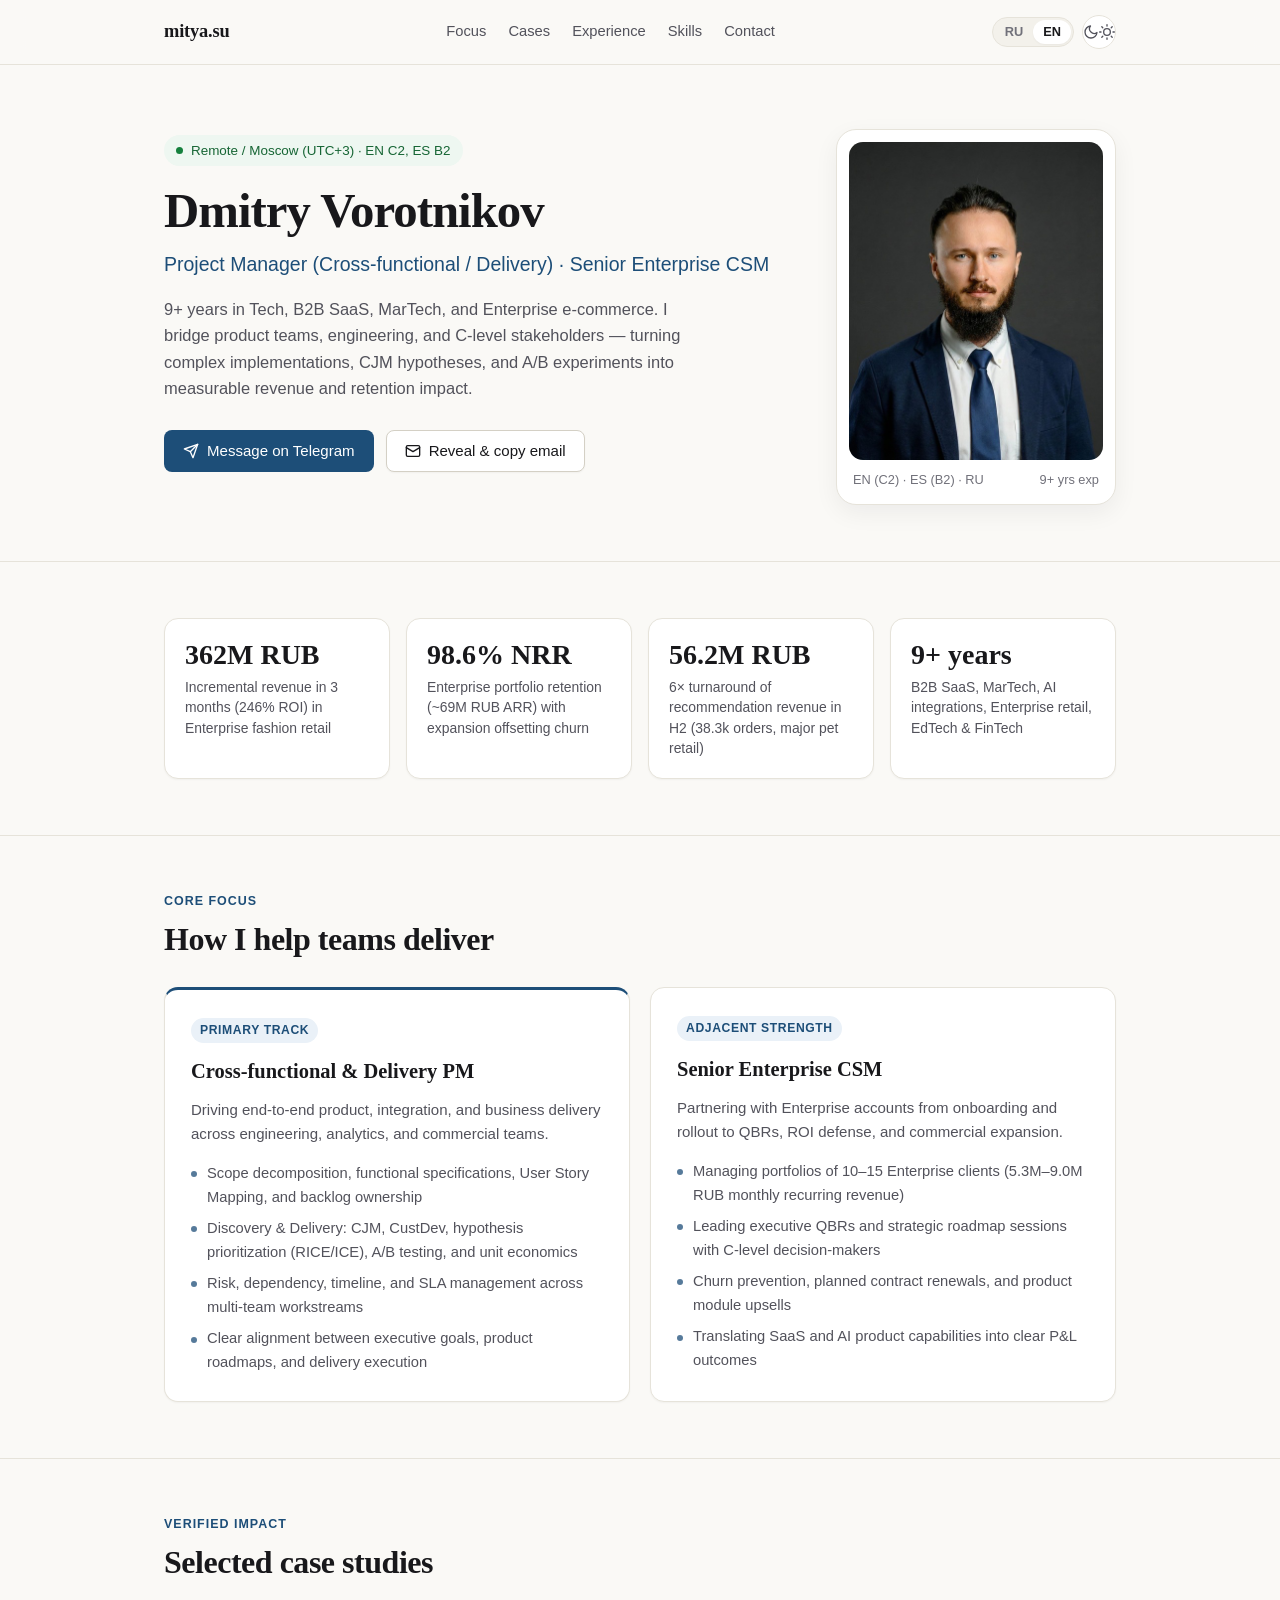
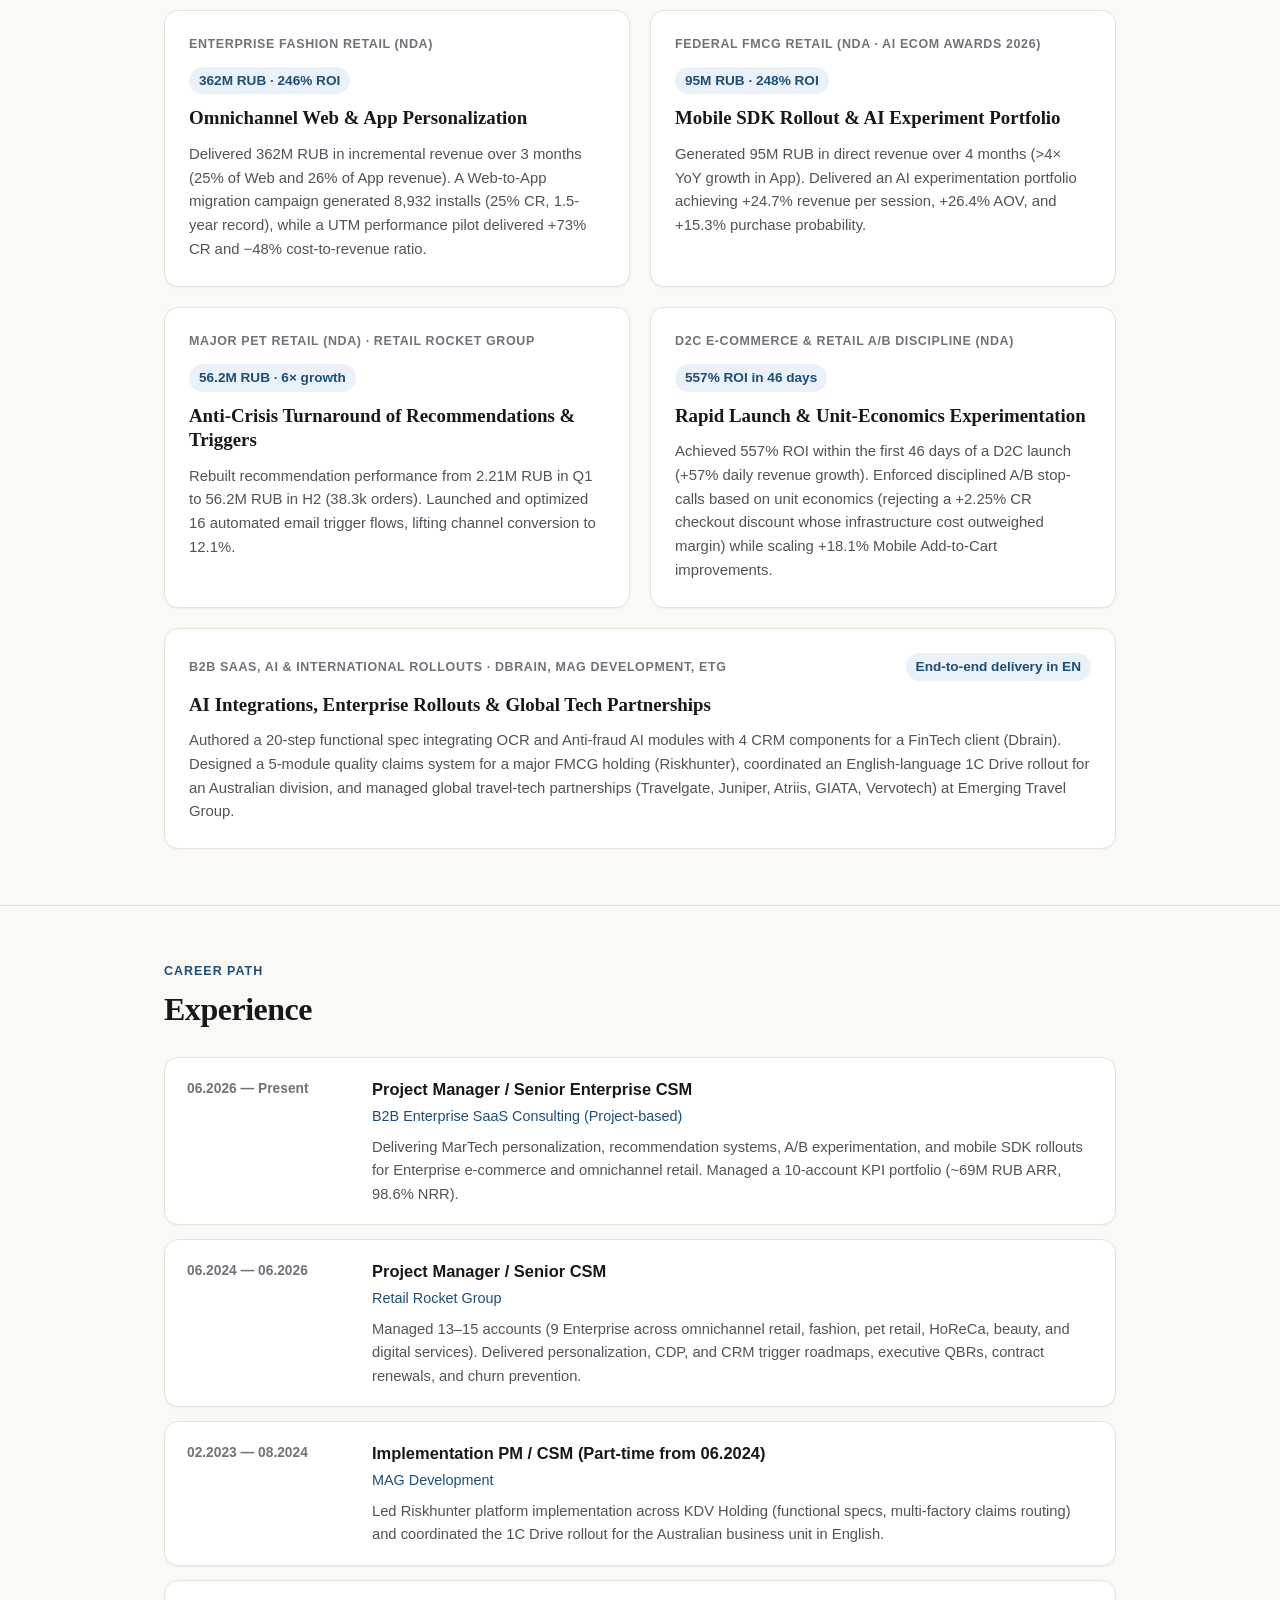
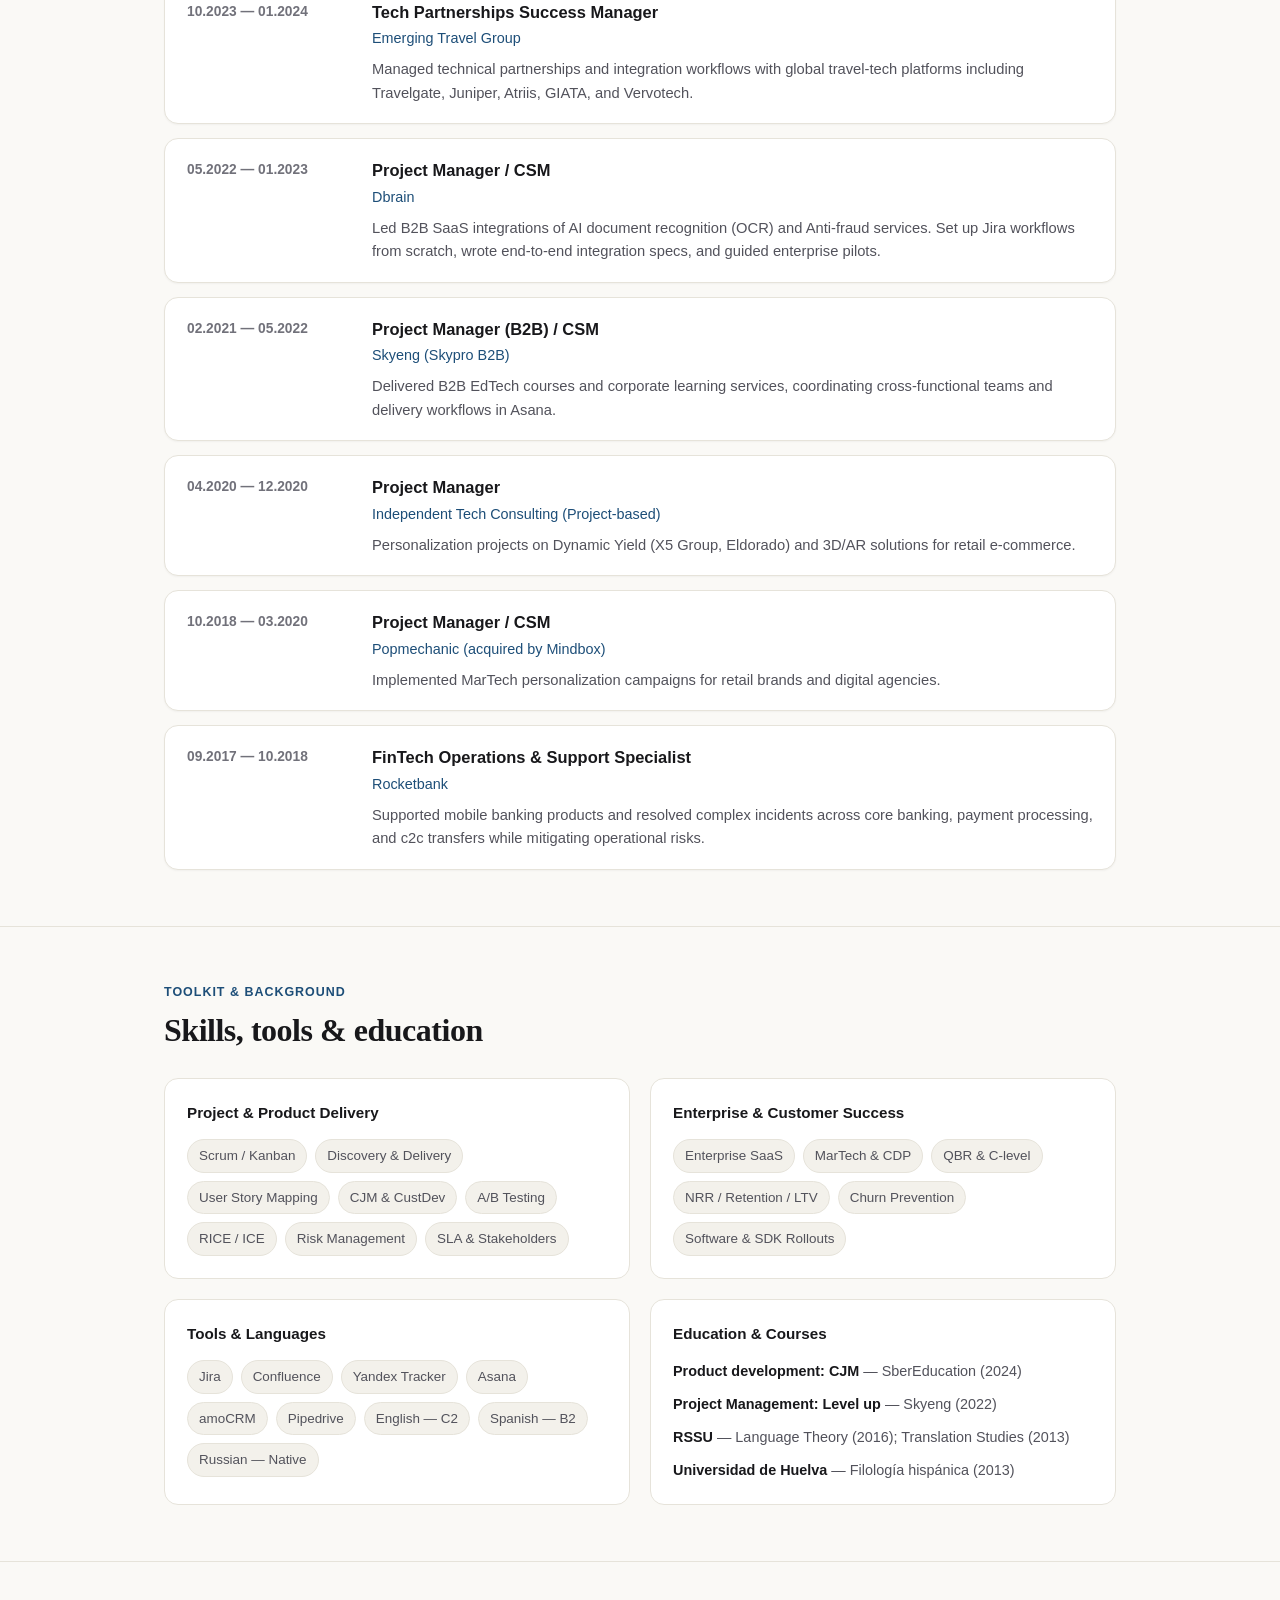
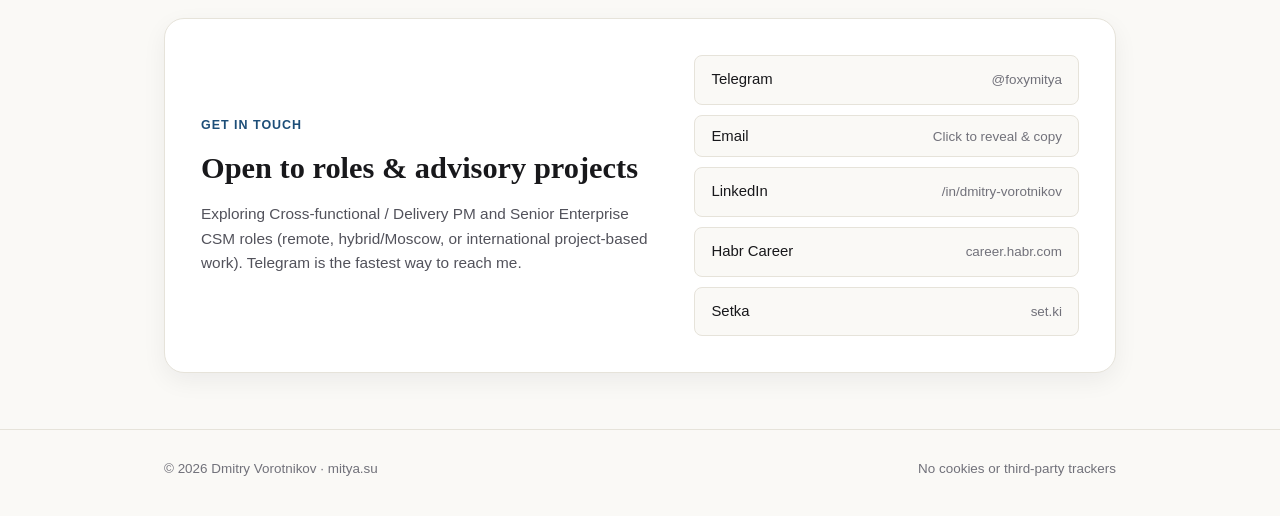
==== en/index.html @ de7e93db "Anonymize client brands for strict NDA compliance" ====
<!DOCTYPE html>
<html lang="en">
<head>
  <meta charset="utf-8">
  <meta name="viewport" content="width=device-width, initial-scale=1">
  <title>Dmitry Vorotnikov — Project Manager (Cross-functional / Delivery) &amp; Senior Enterprise CSM</title>
  <meta name="description" content="Dmitry Vorotnikov — Cross-functional / Delivery Project Manager and Senior Enterprise Customer Success Manager. 9+ years in Tech, B2B SaaS, MarTech, AI and Enterprise e-commerce. Remote / Moscow (UTC+3).">
  <meta name="author" content="Dmitry Vorotnikov">
  <meta name="robots" content="index, follow">
  <meta name="referrer" content="strict-origin-when-cross-origin">
  <meta http-equiv="Content-Security-Policy" content="default-src 'self'; script-src 'self'; style-src 'self'; img-src 'self' data:; base-uri 'self'; form-action 'none';">

  <link rel="canonical" href="https://mitya.su/en/">
  <link rel="alternate" hreflang="ru" href="https://mitya.su/">
  <link rel="alternate" hreflang="en" href="https://mitya.su/en/">
  <link rel="alternate" hreflang="x-default" href="https://mitya.su/">
  <link rel="icon" href="../assets/favicon.svg" type="image/svg+xml">
  <link rel="stylesheet" href="../assets/styles.css">

  <meta property="og:type" content="profile">
  <meta property="og:site_name" content="mitya.su">
  <meta property="og:locale" content="en_US">
  <meta property="og:locale:alternate" content="ru_RU">
  <meta property="og:url" content="https://mitya.su/en/">
  <meta property="og:title" content="Dmitry Vorotnikov — Project Manager &amp; Senior Enterprise CSM">
  <meta property="og:description" content="9+ years in Tech, B2B SaaS, MarTech and Enterprise e-commerce. Cross-functional delivery, A/B experimentation, AI integrations and Enterprise NRR growth.">
  <meta property="og:image" content="https://mitya.su/assets/avatar.jpg">

  <meta name="twitter:card" content="summary">
  <meta name="twitter:title" content="Dmitry Vorotnikov — Project Manager &amp; Senior Enterprise CSM">
  <meta name="twitter:description" content="9+ years in Tech, B2B SaaS, MarTech &amp; Enterprise e-commerce. Remote / UTC+3.">

  <script type="application/ld+json">
  {
    "@context": "https://schema.org",
    "@type": "Person",
    "name": "Dmitry Vorotnikov",
    "alternateName": "Дмитрий Воротников",
    "url": "https://mitya.su/en/",
    "jobTitle": "Project Manager & Senior Enterprise Customer Success Manager",
    "description": "Cross-functional & Delivery Project Manager and Senior Enterprise CSM with 9+ years in Tech, B2B SaaS, MarTech, AI and Enterprise e-commerce.",
    "address": {
      "@type": "PostalAddress",
      "addressLocality": "Moscow",
      "addressCountry": "RU"
    },
    "knowsLanguage": ["en", "ru", "es"],
    "sameAs": [
      "https://www.linkedin.com/in/dmitry-vorotnikov",
      "https://career.habr.com/dmitry-vorotnikov",
      "https://set.ki/account/7N4zu4k",
      "https://t.me/foxymitya"
    ]
  }
  </script>
  <script src="../assets/app.js" defer></script>
</head>
<body>
  <a class="skip-link" href="#main">Skip to content</a>

  <header class="site-header">
    <div class="container header-inner">
      <a class="brand" href="/en/">mitya.su</a>

      <nav class="site-nav" aria-label="Main navigation">
        <a href="#focus">Focus</a>
        <a href="#cases">Cases</a>
        <a href="#experience">Experience</a>
        <a href="#skills">Skills</a>
        <a href="#contact">Contact</a>
      </nav>

      <div class="header-controls">
        <div class="lang-switch" aria-label="Language switcher">
          <a href="/" hreflang="ru" lang="ru">RU</a>
          <span class="lang-active" aria-current="page">EN</span>
        </div>
        <button class="theme-toggle" type="button" data-theme-toggle aria-label="Toggle color theme" title="Light / Dark theme">
          <svg class="icon-moon" viewBox="0 0 24 24" fill="none" stroke="currentColor" stroke-width="2" stroke-linecap="round" stroke-linejoin="round" aria-hidden="true">
            <path d="M21 12.79A9 9 0 1 1 11.21 3 7 7 0 0 0 21 12.79z"/>
          </svg>
          <svg class="icon-sun" viewBox="0 0 24 24" fill="none" stroke="currentColor" stroke-width="2" stroke-linecap="round" stroke-linejoin="round" aria-hidden="true">
            <circle cx="12" cy="12" r="5"/>
            <line x1="12" y1="1" x2="12" y2="3"/>
            <line x1="12" y1="21" x2="12" y2="23"/>
            <line x1="4.22" y1="4.22" x2="5.64" y2="5.64"/>
            <line x1="18.36" y1="18.36" x2="19.78" y2="19.78"/>
            <line x1="1" y1="12" x2="3" y2="12"/>
            <line x1="21" y1="12" x2="23" y2="12"/>
            <line x1="4.22" y1="19.78" x2="5.64" y2="18.36"/>
            <line x1="18.36" y1="5.64" x2="19.78" y2="4.22"/>
          </svg>
        </button>
      </div>
    </div>
  </header>

  <main id="main">
    <!-- Hero -->
    <section class="hero">
      <div class="container hero-grid">
        <div>
          <div class="availability-pill">
            <span class="availability-dot" aria-hidden="true"></span>
            Remote / Moscow (UTC+3) · EN C2, ES B2
          </div>
          <h1>Dmitry Vorotnikov</h1>
          <p class="hero-role">Project Manager (Cross-functional / Delivery) · Senior Enterprise CSM</p>
          <p class="hero-lead">
            9+ years in Tech, B2B SaaS, MarTech, and Enterprise e-commerce. I bridge product teams, engineering, and C-level stakeholders — turning complex implementations, CJM hypotheses, and A/B experiments into measurable revenue and retention impact.
          </p>

          <div class="hero-actions">
            <a class="btn btn-primary" href="https://t.me/foxymitya" target="_blank" rel="noopener noreferrer">
              <svg viewBox="0 0 24 24" fill="none" stroke="currentColor" stroke-width="2" stroke-linecap="round" stroke-linejoin="round" aria-hidden="true">
                <line x1="22" y1="2" x2="11" y2="13"/>
                <polygon points="22 2 15 22 11 13 2 9 22 2"/>
              </svg>
              Message on Telegram
            </a>
            <button class="btn btn-secondary" type="button" data-email-trigger data-u="olleh" data-d="aytimyxof" data-t="ru">
              <svg viewBox="0 0 24 24" fill="none" stroke="currentColor" stroke-width="2" stroke-linecap="round" stroke-linejoin="round" aria-hidden="true">
                <rect x="2" y="4" width="20" height="16" rx="2"/>
                <path d="m22 7-10 6L2 7"/>
              </svg>
              <span data-email-label>Reveal &amp; copy email</span>
            </button>
          </div>
          <div class="email-feedback" data-email-feedback aria-live="polite"></div>
        </div>

        <aside class="portrait-card" aria-label="Portrait">
          <div class="portrait-frame" data-portrait-frame>
            <img class="portrait-img" data-portrait-img src="../assets/avatar.jpg" alt="Dmitry Vorotnikov" width="512" height="640" loading="eager">
            <div class="portrait-fallback" aria-hidden="true">
              <span class="monogram">DV</span>
              <span class="monogram-sub">PM · Enterprise CS</span>
            </div>
          </div>
          <div class="portrait-meta">
            <span>EN (C2) · ES (B2) · RU</span>
            <span>9+ yrs exp</span>
          </div>
        </aside>
      </div>
    </section>

    <!-- Key Metrics -->
    <section aria-label="Key highlights">
      <div class="container">
        <div class="metrics-grid">
          <div class="metric-card">
            <div class="metric-value">362M RUB</div>
            <p class="metric-label">Incremental revenue in 3 months (246% ROI) in Enterprise fashion retail</p>
          </div>
          <div class="metric-card">
            <div class="metric-value">98.6% NRR</div>
            <p class="metric-label">Enterprise portfolio retention (~69M RUB ARR) with expansion offsetting churn</p>
          </div>
          <div class="metric-card">
            <div class="metric-value">56.2M RUB</div>
            <p class="metric-label">6× turnaround of recommendation revenue in H2 (38.3k orders, major pet retail)</p>
          </div>
          <div class="metric-card">
            <div class="metric-value">9+ years</div>
            <p class="metric-label">B2B SaaS, MarTech, AI integrations, Enterprise retail, EdTech &amp; FinTech</p>
          </div>
        </div>
      </div>
    </section>

    <!-- Focus -->
    <section id="focus">
      <div class="container">
        <span class="section-kicker">Core Focus</span>
        <h2 class="section-title">How I help teams deliver</h2>

        <div class="pillars-grid">
          <article class="pillar-card is-primary">
            <span class="pillar-tag">Primary Track</span>
            <h3>Cross-functional &amp; Delivery PM</h3>
            <p>Driving end-to-end product, integration, and business delivery across engineering, analytics, and commercial teams.</p>
            <ul class="pillar-list">
              <li>Scope decomposition, functional specifications, User Story Mapping, and backlog ownership</li>
              <li>Discovery &amp; Delivery: CJM, CustDev, hypothesis prioritization (RICE/ICE), A/B testing, and unit economics</li>
              <li>Risk, dependency, timeline, and SLA management across multi-team workstreams</li>
              <li>Clear alignment between executive goals, product roadmaps, and delivery execution</li>
            </ul>
          </article>

          <article class="pillar-card">
            <span class="pillar-tag">Adjacent Strength</span>
            <h3>Senior Enterprise CSM</h3>
            <p>Partnering with Enterprise accounts from onboarding and rollout to QBRs, ROI defense, and commercial expansion.</p>
            <ul class="pillar-list">
              <li>Managing portfolios of 10–15 Enterprise clients (5.3M–9.0M RUB monthly recurring revenue)</li>
              <li>Leading executive QBRs and strategic roadmap sessions with C-level decision-makers</li>
              <li>Churn prevention, planned contract renewals, and product module upsells</li>
              <li>Translating SaaS and AI product capabilities into clear P&amp;L outcomes</li>
            </ul>
          </article>
        </div>
      </div>
    </section>

    <!-- Cases -->
    <section id="cases">
      <div class="container">
        <span class="section-kicker">Verified Impact</span>
        <h2 class="section-title">Selected case studies</h2>

        <div class="cases-grid">
          <article class="case-card">
            <div class="case-header">
              <span class="case-domain">Enterprise Fashion Retail (NDA)</span>
              <span class="case-highlight">362M RUB · 246% ROI</span>
            </div>
            <h3>Omnichannel Web &amp; App Personalization</h3>
            <p>Delivered 362M RUB in incremental revenue over 3 months (25% of Web and 26% of App revenue). A Web-to-App migration campaign generated 8,932 installs (25% CR, 1.5-year record), while a UTM performance pilot delivered +73% CR and −48% cost-to-revenue ratio.</p>
          </article>

          <article class="case-card">
            <div class="case-header">
              <span class="case-domain">Federal FMCG Retail (NDA · AI Ecom Awards 2026)</span>
              <span class="case-highlight">95M RUB · 248% ROI</span>
            </div>
            <h3>Mobile SDK Rollout &amp; AI Experiment Portfolio</h3>
            <p>Generated 95M RUB in direct revenue over 4 months (&gt;4× YoY growth in App). Delivered an AI experimentation portfolio achieving +24.7% revenue per session, +26.4% AOV, and +15.3% purchase probability.</p>
          </article>

          <article class="case-card">
            <div class="case-header">
              <span class="case-domain">Major Pet Retail (NDA) · Retail Rocket Group</span>
              <span class="case-highlight">56.2M RUB · 6× growth</span>
            </div>
            <h3>Anti-Crisis Turnaround of Recommendations &amp; Triggers</h3>
            <p>Rebuilt recommendation performance from 2.21M RUB in Q1 to 56.2M RUB in H2 (38.3k orders). Launched and optimized 16 automated email trigger flows, lifting channel conversion to 12.1%.</p>
          </article>

          <article class="case-card">
            <div class="case-header">
              <span class="case-domain">D2C E-commerce &amp; Retail A/B Discipline (NDA)</span>
              <span class="case-highlight">557% ROI in 46 days</span>
            </div>
            <h3>Rapid Launch &amp; Unit-Economics Experimentation</h3>
            <p>Achieved 557% ROI within the first 46 days of a D2C launch (+57% daily revenue growth). Enforced disciplined A/B stop-calls based on unit economics (rejecting a +2.25% CR checkout discount whose infrastructure cost outweighed margin) while scaling +18.1% Mobile Add-to-Cart improvements.</p>
          </article>

          <article class="case-card is-wide">
            <div class="case-header">
              <span class="case-domain">B2B SaaS, AI &amp; International Rollouts · Dbrain, MAG Development, ETG</span>
              <span class="case-highlight">End-to-end delivery in EN</span>
            </div>
            <h3>AI Integrations, Enterprise Rollouts &amp; Global Tech Partnerships</h3>
            <p>Authored a 20-step functional spec integrating OCR and Anti-fraud AI modules with 4 CRM components for a FinTech client (Dbrain). Designed a 5-module quality claims system for a major FMCG holding (Riskhunter), coordinated an English-language 1C Drive rollout for an Australian division, and managed global travel-tech partnerships (Travelgate, Juniper, Atriis, GIATA, Vervotech) at Emerging Travel Group.</p>
          </article>
        </div>
      </div>
    </section>

    <!-- Experience -->
    <section id="experience">
      <div class="container">
        <span class="section-kicker">Career Path</span>
        <h2 class="section-title">Experience</h2>

        <div class="timeline">
          <article class="timeline-item">
            <div class="timeline-period">06.2026 — Present</div>
            <div class="timeline-body">
              <h3>Project Manager / Senior Enterprise CSM</h3>
              <p class="timeline-company">B2B Enterprise SaaS Consulting (Project-based)</p>
              <p class="timeline-desc">Delivering MarTech personalization, recommendation systems, A/B experimentation, and mobile SDK rollouts for Enterprise e-commerce and omnichannel retail. Managed a 10-account KPI portfolio (~69M RUB ARR, 98.6% NRR).</p>
            </div>
          </article>

          <article class="timeline-item">
            <div class="timeline-period">06.2024 — 06.2026</div>
            <div class="timeline-body">
              <h3>Project Manager / Senior CSM</h3>
              <p class="timeline-company">Retail Rocket Group</p>
              <p class="timeline-desc">Managed 13–15 accounts (9 Enterprise across omnichannel retail, fashion, pet retail, HoReCa, beauty, and digital services). Delivered personalization, CDP, and CRM trigger roadmaps, executive QBRs, contract renewals, and churn prevention.</p>
            </div>
          </article>

          <article class="timeline-item">
            <div class="timeline-period">02.2023 — 08.2024</div>
            <div class="timeline-body">
              <h3>Implementation PM / CSM (Part-time from 06.2024)</h3>
              <p class="timeline-company">MAG Development</p>
              <p class="timeline-desc">Led Riskhunter platform implementation across KDV Holding (functional specs, multi-factory claims routing) and coordinated the 1C Drive rollout for the Australian business unit in English.</p>
            </div>
          </article>

          <article class="timeline-item">
            <div class="timeline-period">10.2023 — 01.2024</div>
            <div class="timeline-body">
              <h3>Tech Partnerships Success Manager</h3>
              <p class="timeline-company">Emerging Travel Group</p>
              <p class="timeline-desc">Managed technical partnerships and integration workflows with global travel-tech platforms including Travelgate, Juniper, Atriis, GIATA, and Vervotech.</p>
            </div>
          </article>

          <article class="timeline-item">
            <div class="timeline-period">05.2022 — 01.2023</div>
            <div class="timeline-body">
              <h3>Project Manager / CSM</h3>
              <p class="timeline-company">Dbrain</p>
              <p class="timeline-desc">Led B2B SaaS integrations of AI document recognition (OCR) and Anti-fraud services. Set up Jira workflows from scratch, wrote end-to-end integration specs, and guided enterprise pilots.</p>
            </div>
          </article>

          <article class="timeline-item">
            <div class="timeline-period">02.2021 — 05.2022</div>
            <div class="timeline-body">
              <h3>Project Manager (B2B) / CSM</h3>
              <p class="timeline-company">Skyeng (Skypro B2B)</p>
              <p class="timeline-desc">Delivered B2B EdTech courses and corporate learning services, coordinating cross-functional teams and delivery workflows in Asana.</p>
            </div>
          </article>

          <article class="timeline-item">
            <div class="timeline-period">04.2020 — 12.2020</div>
            <div class="timeline-body">
              <h3>Project Manager</h3>
              <p class="timeline-company">Independent Tech Consulting (Project-based)</p>
              <p class="timeline-desc">Personalization projects on Dynamic Yield (X5 Group, Eldorado) and 3D/AR solutions for retail e-commerce.</p>
            </div>
          </article>

          <article class="timeline-item">
            <div class="timeline-period">10.2018 — 03.2020</div>
            <div class="timeline-body">
              <h3>Project Manager / CSM</h3>
              <p class="timeline-company">Popmechanic (acquired by Mindbox)</p>
              <p class="timeline-desc">Implemented MarTech personalization campaigns for retail brands and digital agencies.</p>
            </div>
          </article>

          <article class="timeline-item">
            <div class="timeline-period">09.2017 — 10.2018</div>
            <div class="timeline-body">
              <h3>FinTech Operations &amp; Support Specialist</h3>
              <p class="timeline-company">Rocketbank</p>
              <p class="timeline-desc">Supported mobile banking products and resolved complex incidents across core banking, payment processing, and c2c transfers while mitigating operational risks.</p>
            </div>
          </article>
        </div>
      </div>
    </section>

    <!-- Skills & Education -->
    <section id="skills">
      <div class="container">
        <span class="section-kicker">Toolkit &amp; Background</span>
        <h2 class="section-title">Skills, tools &amp; education</h2>

        <div class="skills-layout">
          <div class="skill-group">
            <h3>Project &amp; Product Delivery</h3>
            <div class="chips">
              <span class="chip">Scrum / Kanban</span>
              <span class="chip">Discovery &amp; Delivery</span>
              <span class="chip">User Story Mapping</span>
              <span class="chip">CJM &amp; CustDev</span>
              <span class="chip">A/B Testing</span>
              <span class="chip">RICE / ICE</span>
              <span class="chip">Risk Management</span>
              <span class="chip">SLA &amp; Stakeholders</span>
            </div>
          </div>

          <div class="skill-group">
            <h3>Enterprise &amp; Customer Success</h3>
            <div class="chips">
              <span class="chip">Enterprise SaaS</span>
              <span class="chip">MarTech &amp; CDP</span>
              <span class="chip">QBR &amp; C-level</span>
              <span class="chip">NRR / Retention / LTV</span>
              <span class="chip">Churn Prevention</span>
              <span class="chip">Software &amp; SDK Rollouts</span>
            </div>
          </div>

          <div class="skill-group">
            <h3>Tools &amp; Languages</h3>
            <div class="chips">
              <span class="chip">Jira</span>
              <span class="chip">Confluence</span>
              <span class="chip">Yandex Tracker</span>
              <span class="chip">Asana</span>
              <span class="chip">amoCRM</span>
              <span class="chip">Pipedrive</span>
              <span class="chip">English — C2</span>
              <span class="chip">Spanish — B2</span>
              <span class="chip">Russian — Native</span>
            </div>
          </div>

          <div class="skill-group">
            <h3>Education &amp; Courses</h3>
            <ul class="edu-list">
              <li><strong>Product development: CJM</strong> — SberEducation (2024)</li>
              <li><strong>Project Management: Level up</strong> — Skyeng (2022)</li>
              <li><strong>RSSU</strong> — Language Theory (2016); Translation Studies (2013)</li>
              <li><strong>Universidad de Huelva</strong> — Filología hispánica (2013)</li>
            </ul>
          </div>
        </div>
      </div>
    </section>

    <!-- Contact -->
    <section id="contact">
      <div class="container">
        <div class="contact-box">
          <div>
            <span class="section-kicker">Get in Touch</span>
            <h2>Open to roles &amp; advisory projects</h2>
            <p>Exploring Cross-functional / Delivery PM and Senior Enterprise CSM roles (remote, hybrid/Moscow, or international project-based work). Telegram is the fastest way to reach me.</p>
          </div>

          <div class="contact-links">
            <a class="contact-row" href="https://t.me/foxymitya" target="_blank" rel="noopener noreferrer">
              <span>Telegram</span>
              <span>@foxymitya</span>
            </a>
            <button class="contact-row" type="button" data-email-trigger data-u="olleh" data-d="aytimyxof" data-t="ru">
              <span>Email</span>
              <span data-email-label>Click to reveal &amp; copy</span>
            </button>
            <a class="contact-row" href="https://www.linkedin.com/in/dmitry-vorotnikov" target="_blank" rel="noopener noreferrer">
              <span>LinkedIn</span>
              <span>/in/dmitry-vorotnikov</span>
            </a>
            <a class="contact-row" href="https://career.habr.com/dmitry-vorotnikov" target="_blank" rel="noopener noreferrer">
              <span>Habr Career</span>
              <span>career.habr.com</span>
            </a>
            <a class="contact-row" href="https://set.ki/account/7N4zu4k" target="_blank" rel="noopener noreferrer">
              <span>Setka</span>
              <span>set.ki</span>
            </a>
          </div>
        </div>
      </div>
    </section>
  </main>

  <footer class="site-footer">
    <div class="container footer-inner">
      <span>© 2026 Dmitry Vorotnikov · mitya.su</span>
      <span>No cookies or third-party trackers</span>
    </div>
  </footer>
</body>
</html>
---- assets/styles.css ----
/* ==========================================================================
   mitya.su — Light Editorial Minimalism + Dark Theme
   Zero third-party fonts or trackers. Privacy-first & Core Web Vitals 100.
   ========================================================================== */

:root {
  --bg: #faf9f6;
  --surface: #ffffff;
  --surface-subtle: #f3f1eb;
  --text: #18181b;
  --text-secondary: #52525b;
  --text-muted: #71717a;
  --border: #e6e3da;
  --border-strong: #d4d0c5;
  --accent: #1d4e78;
  --accent-hover: #163d5e;
  --accent-soft: #eaf1f8;
  --status-dot: #15803d;
  --status-bg: #eef7f1;
  --status-text: #166534;
  --shadow-sm: 0 1px 2px rgba(24, 24, 27, 0.04);
  --shadow-md: 0 8px 24px rgba(24, 24, 27, 0.06);
  --radius-sm: 8px;
  --radius-md: 14px;
  --radius-lg: 20px;
  --font-sans: -apple-system, BlinkMacSystemFont, "Segoe UI", Roboto, "Helvetica Neue", Arial, sans-serif;
  --font-serif: "Charter", "Bitstream Charter", "Iowan Old Style", Georgia, Cambria, "Times New Roman", serif;
  --font-mono: ui-monospace, SFMono-Regular, Menlo, Monaco, Consolas, monospace;
  --max-width: 1000px;
}

[data-theme="dark"] {
  --bg: #111214;
  --surface: #181a1f;
  --surface-subtle: #20232a;
  --text: #f1f2f4;
  --text-secondary: #b4b8c2;
  --text-muted: #8b909c;
  --border: #2a2e37;
  --border-strong: #3a404d;
  --accent: #73aee3;
  --accent-hover: #96c4ec;
  --accent-soft: rgba(115, 174, 227, 0.14);
  --status-dot: #4ade80;
  --status-bg: rgba(74, 222, 128, 0.12);
  --status-text: #86efac;
  --shadow-sm: 0 1px 2px rgba(0, 0, 0, 0.28);
  --shadow-md: 0 12px 28px rgba(0, 0, 0, 0.36);
}

*,
*::before,
*::after {
  box-sizing: border-box;
}

html {
  scroll-behavior: smooth;
  -webkit-text-size-adjust: 100%;
}

body {
  margin: 0;
  background-color: var(--bg);
  color: var(--text);
  font-family: var(--font-sans);
  font-size: 16px;
  line-height: 1.6;
  -webkit-font-smoothing: antialiased;
  text-rendering: optimizeLegibility;
  transition: background-color 0.2s ease, color 0.2s ease;
}

a {
  color: var(--accent);
  text-decoration: none;
  transition: color 0.15s ease, border-color 0.15s ease, background-color 0.15s ease;
}

a:hover {
  color: var(--accent-hover);
}

a:focus-visible,
button:focus-visible {
  outline: 2px solid var(--accent);
  outline-offset: 2px;
  border-radius: 6px;
}

.skip-link {
  position: absolute;
  left: -9999px;
  top: 0;
  background: var(--accent);
  color: #fff;
  padding: 10px 16px;
  z-index: 1000;
}

.skip-link:focus {
  left: 12px;
  top: 12px;
}

.container {
  width: 100%;
  max-width: var(--max-width);
  margin: 0 auto;
  padding: 0 24px;
}

/* Header */
.site-header {
  position: sticky;
  top: 0;
  z-index: 50;
  background: color-mix(in srgb, var(--bg) 88%, transparent);
  backdrop-filter: blur(12px);
  -webkit-backdrop-filter: blur(12px);
  border-bottom: 1px solid var(--border);
}

.header-inner {
  display: flex;
  align-items: center;
  justify-content: space-between;
  gap: 16px;
  min-height: 64px;
}

.brand {
  font-family: var(--font-serif);
  font-size: 1.15rem;
  font-weight: 600;
  color: var(--text);
  letter-spacing: -0.01em;
  white-space: nowrap;
}

.brand:hover {
  color: var(--accent);
}

.site-nav {
  display: flex;
  align-items: center;
  gap: 22px;
}

.site-nav a {
  font-size: 0.92rem;
  color: var(--text-secondary);
  font-weight: 500;
}

.site-nav a:hover {
  color: var(--text);
}

.header-controls {
  display: flex;
  align-items: center;
  gap: 8px;
}

.lang-switch {
  display: inline-flex;
  align-items: center;
  background: var(--surface-subtle);
  border: 1px solid var(--border);
  border-radius: 999px;
  padding: 2px;
  font-size: 0.8rem;
  font-weight: 600;
}

.lang-switch a,
.lang-switch span {
  padding: 4px 10px;
  border-radius: 999px;
  line-height: 1.2;
}

.lang-switch .lang-active {
  background: var(--surface);
  color: var(--text);
  box-shadow: var(--shadow-sm);
}

.lang-switch a {
  color: var(--text-muted);
}

.lang-switch a:hover {
  color: var(--text);
}

.theme-toggle {
  display: inline-flex;
  align-items: center;
  justify-content: center;
  width: 34px;
  height: 34px;
  border-radius: 999px;
  border: 1px solid var(--border);
  background: var(--surface);
  color: var(--text-secondary);
  cursor: pointer;
  padding: 0;
  transition: border-color 0.15s ease, color 0.15s ease, background-color 0.15s ease;
}

.theme-toggle:hover {
  border-color: var(--border-strong);
  color: var(--text);
}

.theme-toggle svg {
  width: 16px;
  height: 16px;
  display: block;
}

.icon-sun { display: none; }
[data-theme="dark"] .icon-sun { display: block; }
[data-theme="dark"] .icon-moon { display: none; }

/* Sections */
main section {
  padding: 56px 0;
  border-bottom: 1px solid var(--border);
}

main section:last-of-type {
  border-bottom: none;
}

.section-kicker {
  display: block;
  font-size: 0.78rem;
  font-weight: 600;
  text-transform: uppercase;
  letter-spacing: 0.08em;
  color: var(--accent);
  margin-bottom: 8px;
}

.section-title {
  font-family: var(--font-serif);
  font-size: clamp(1.55rem, 2.6vw, 2rem);
  font-weight: 600;
  line-height: 1.22;
  letter-spacing: -0.015em;
  margin: 0 0 28px;
  color: var(--text);
}

/* Hero */
.hero {
  padding: 64px 0 56px;
}

.hero-grid {
  display: grid;
  grid-template-columns: minmax(0, 1.55fr) minmax(220px, 280px);
  gap: 44px;
  align-items: center;
}

.availability-pill {
  display: inline-flex;
  align-items: center;
  gap: 8px;
  padding: 5px 12px;
  border-radius: 999px;
  background: var(--status-bg);
  color: var(--status-text);
  font-size: 0.84rem;
  font-weight: 500;
  margin-bottom: 18px;
}

.availability-dot {
  width: 7px;
  height: 7px;
  border-radius: 50%;
  background: var(--status-dot);
  flex-shrink: 0;
}

.hero h1 {
  font-family: var(--font-serif);
  font-size: clamp(2.15rem, 4.4vw, 3.05rem);
  font-weight: 600;
  line-height: 1.12;
  letter-spacing: -0.02em;
  margin: 0 0 12px;
  color: var(--text);
}

.hero-role {
  font-size: clamp(1.05rem, 1.7vw, 1.22rem);
  font-weight: 500;
  color: var(--accent);
  margin: 0 0 18px;
  line-height: 1.4;
}

.hero-lead {
  font-size: 1.03rem;
  color: var(--text-secondary);
  margin: 0 0 28px;
  max-width: 60ch;
}

.hero-actions {
  display: flex;
  flex-wrap: wrap;
  gap: 12px;
  align-items: center;
}

.btn {
  display: inline-flex;
  align-items: center;
  justify-content: center;
  gap: 8px;
  padding: 11px 18px;
  border-radius: var(--radius-sm);
  font-size: 0.94rem;
  font-weight: 500;
  cursor: pointer;
  border: 1px solid transparent;
  font-family: inherit;
  line-height: 1.2;
  transition: background-color 0.15s ease, border-color 0.15s ease, color 0.15s ease, transform 0.1s ease;
}

.btn:active {
  transform: translateY(1px);
}

.btn-primary {
  background: var(--accent);
  color: #ffffff;
}

.btn-primary:hover {
  background: var(--accent-hover);
  color: #ffffff;
}

[data-theme="dark"] .btn-primary {
  color: #0e1318;
  font-weight: 600;
}

[data-theme="dark"] .btn-primary:hover {
  color: #0e1318;
}

.btn-secondary {
  background: var(--surface);
  color: var(--text);
  border-color: var(--border-strong);
  box-shadow: var(--shadow-sm);
}

.btn-secondary:hover {
  border-color: var(--accent);
  color: var(--accent);
}

.btn svg {
  width: 16px;
  height: 16px;
  flex-shrink: 0;
}

.email-feedback {
  font-size: 0.85rem;
  color: var(--text-muted);
  margin-top: 10px;
  min-height: 1.3em;
}

.email-feedback a {
  font-family: var(--font-mono);
  font-size: 0.86rem;
}

/* Portrait Slot */
.portrait-card {
  background: var(--surface);
  border: 1px solid var(--border);
  border-radius: var(--radius-lg);
  padding: 12px;
  box-shadow: var(--shadow-md);
}

.portrait-frame {
  position: relative;
  width: 100%;
  aspect-ratio: 4 / 5;
  border-radius: var(--radius-md);
  overflow: hidden;
  background: linear-gradient(145deg, var(--surface-subtle), var(--accent-soft));
  display: flex;
  align-items: center;
  justify-content: center;
}

.portrait-img {
  width: 100%;
  height: 100%;
  object-fit: cover;
  object-position: center top;
  display: block;
}

.portrait-fallback {
  display: none;
  flex-direction: column;
  align-items: center;
  justify-content: center;
  text-align: center;
  padding: 20px;
  gap: 8px;
}

.portrait-frame.is-fallback .portrait-img {
  display: none;
}

.portrait-frame.is-fallback .portrait-fallback {
  display: flex;
}

.monogram {
  font-family: var(--font-serif);
  font-size: 3.2rem;
  font-weight: 600;
  color: var(--accent);
  letter-spacing: 0.04em;
  line-height: 1;
}

.monogram-sub {
  font-size: 0.8rem;
  color: var(--text-muted);
  letter-spacing: 0.06em;
  text-transform: uppercase;
}

.portrait-meta {
  display: flex;
  justify-content: space-between;
  align-items: center;
  gap: 8px;
  padding: 10px 4px 2px;
  font-size: 0.8rem;
  color: var(--text-muted);
}

/* Metrics Strip */
.metrics-grid {
  display: grid;
  grid-template-columns: repeat(4, minmax(0, 1fr));
  gap: 16px;
}

.metric-card {
  background: var(--surface);
  border: 1px solid var(--border);
  border-radius: var(--radius-md);
  padding: 20px;
  box-shadow: var(--shadow-sm);
}

.metric-value {
  font-family: var(--font-serif);
  font-size: 1.75rem;
  font-weight: 600;
  line-height: 1.15;
  color: var(--text);
  font-variant-numeric: tabular-nums;
  margin-bottom: 6px;
}

.metric-label {
  font-size: 0.87rem;
  color: var(--text-secondary);
  line-height: 1.45;
  margin: 0;
}

/* Focus Pillars */
.pillars-grid {
  display: grid;
  grid-template-columns: repeat(2, minmax(0, 1fr));
  gap: 20px;
}

.pillar-card {
  background: var(--surface);
  border: 1px solid var(--border);
  border-radius: var(--radius-md);
  padding: 26px;
  box-shadow: var(--shadow-sm);
}

.pillar-card.is-primary {
  border-top: 3px solid var(--accent);
}

.pillar-tag {
  display: inline-block;
  font-size: 0.76rem;
  font-weight: 600;
  letter-spacing: 0.05em;
  text-transform: uppercase;
  color: var(--accent);
  background: var(--accent-soft);
  padding: 3px 9px;
  border-radius: 999px;
  margin-bottom: 12px;
}

.pillar-card h3 {
  font-family: var(--font-serif);
  font-size: 1.28rem;
  font-weight: 600;
  margin: 0 0 10px;
  color: var(--text);
}

.pillar-card p {
  font-size: 0.94rem;
  color: var(--text-secondary);
  margin: 0 0 16px;
}

.pillar-list {
  list-style: none;
  padding: 0;
  margin: 0;
  display: grid;
  gap: 8px;
}

.pillar-list li {
  position: relative;
  padding-left: 16px;
  font-size: 0.92rem;
  color: var(--text-secondary);
}

.pillar-list li::before {
  content: "";
  position: absolute;
  left: 0;
  top: 0.62em;
  width: 6px;
  height: 6px;
  border-radius: 50%;
  background: var(--accent);
  opacity: 0.75;
}

/* Cases */
.cases-grid {
  display: grid;
  grid-template-columns: repeat(2, minmax(0, 1fr));
  gap: 20px;
}

.case-card {
  background: var(--surface);
  border: 1px solid var(--border);
  border-radius: var(--radius-md);
  padding: 24px;
  display: flex;
  flex-direction: column;
  gap: 12px;
  box-shadow: var(--shadow-sm);
}

.case-card.is-wide {
  grid-column: 1 / -1;
}

.case-header {
  display: flex;
  justify-content: space-between;
  align-items: baseline;
  gap: 12px;
  flex-wrap: wrap;
}

.case-domain {
  font-size: 0.78rem;
  font-weight: 600;
  text-transform: uppercase;
  letter-spacing: 0.05em;
  color: var(--text-muted);
}

.case-highlight {
  font-size: 0.85rem;
  font-weight: 600;
  color: var(--accent);
  background: var(--accent-soft);
  padding: 3px 10px;
  border-radius: 999px;
  font-variant-numeric: tabular-nums;
}

.case-card h3 {
  font-family: var(--font-serif);
  font-size: 1.18rem;
  font-weight: 600;
  margin: 0;
  line-height: 1.3;
  color: var(--text);
}

.case-card p {
  margin: 0;
  font-size: 0.93rem;
  color: var(--text-secondary);
}

/* Experience Timeline */
.timeline {
  display: grid;
  gap: 14px;
}

.timeline-item {
  display: grid;
  grid-template-columns: 165px minmax(0, 1fr);
  gap: 20px;
  padding: 18px 22px;
  background: var(--surface);
  border: 1px solid var(--border);
  border-radius: var(--radius-md);
  box-shadow: var(--shadow-sm);
}

.timeline-period {
  font-size: 0.86rem;
  font-weight: 600;
  color: var(--text-muted);
  font-variant-numeric: tabular-nums;
  padding-top: 2px;
}

.timeline-body h3 {
  font-size: 1.03rem;
  font-weight: 600;
  margin: 0 0 2px;
  color: var(--text);
}

.timeline-company {
  font-size: 0.9rem;
  color: var(--accent);
  font-weight: 500;
  margin: 0 0 8px;
}

.timeline-desc {
  font-size: 0.92rem;
  color: var(--text-secondary);
  margin: 0;
}

/* Skills & Education */
.skills-layout {
  display: grid;
  grid-template-columns: repeat(2, minmax(0, 1fr));
  gap: 20px;
}

.skill-group {
  background: var(--surface);
  border: 1px solid var(--border);
  border-radius: var(--radius-md);
  padding: 22px;
}

.skill-group h3 {
  font-size: 0.95rem;
  font-weight: 600;
  margin: 0 0 14px;
  color: var(--text);
}

.chips {
  display: flex;
  flex-wrap: wrap;
  gap: 8px;
}

.chip {
  font-size: 0.84rem;
  padding: 5px 11px;
  border-radius: 999px;
  background: var(--surface-subtle);
  border: 1px solid var(--border);
  color: var(--text-secondary);
}

.edu-list {
  list-style: none;
  padding: 0;
  margin: 0;
  display: grid;
  gap: 10px;
  font-size: 0.9rem;
  color: var(--text-secondary);
}

.edu-list strong {
  color: var(--text);
  font-weight: 600;
}

/* Contact */
.contact-box {
  background: var(--surface);
  border: 1px solid var(--border);
  border-radius: var(--radius-lg);
  padding: 36px;
  box-shadow: var(--shadow-md);
  display: grid;
  grid-template-columns: minmax(0, 1.2fr) minmax(0, 1fr);
  gap: 32px;
  align-items: center;
}

.contact-box h2 {
  font-family: var(--font-serif);
  font-size: clamp(1.5rem, 2.5vw, 1.9rem);
  margin: 0 0 10px;
  color: var(--text);
}

.contact-box p {
  margin: 0;
  color: var(--text-secondary);
  font-size: 0.96rem;
}

.contact-links {
  display: grid;
  gap: 10px;
}

.contact-row {
  display: flex;
  align-items: center;
  justify-content: space-between;
  gap: 12px;
  padding: 12px 16px;
  border-radius: var(--radius-sm);
  border: 1px solid var(--border);
  background: var(--bg);
  color: var(--text);
  font-size: 0.93rem;
  font-weight: 500;
  cursor: pointer;
  font-family: inherit;
  width: 100%;
  text-align: left;
  transition: border-color 0.15s ease, background-color 0.15s ease;
}

.contact-row:hover {
  border-color: var(--accent);
  color: var(--accent);
}

.contact-row span:last-child {
  font-size: 0.84rem;
  color: var(--text-muted);
  font-weight: 400;
}

/* Footer */
.site-footer {
  border-top: 1px solid var(--border);
  padding: 28px 0 36px;
  font-size: 0.84rem;
  color: var(--text-muted);
}

.footer-inner {
  display: flex;
  justify-content: space-between;
  align-items: center;
  flex-wrap: wrap;
  gap: 12px;
}

/* Responsive */
@media (max-width: 860px) {
  .hero-grid {
    grid-template-columns: 1fr;
    gap: 28px;
  }

  .portrait-card {
    max-width: 240px;
  }

  .metrics-grid {
    grid-template-columns: repeat(2, minmax(0, 1fr));
  }

  .pillars-grid,
  .cases-grid,
  .skills-layout,
  .contact-box {
    grid-template-columns: 1fr;
  }

  .case-card.is-wide {
    grid-column: auto;
  }
}

@media (max-width: 640px) {
  .container {
    padding: 0 18px;
  }

  .site-nav {
    display: none;
  }

  .hero {
    padding: 40px 0 36px;
  }

  main section {
    padding: 40px 0;
  }

  .timeline-item {
    grid-template-columns: 1fr;
    gap: 6px;
    padding: 16px;
  }

  .contact-box {
    padding: 24px 20px;
  }

  .metrics-grid {
    grid-template-columns: 1fr;
  }
}

@media print {
  .site-header,
  .hero-actions,
  .theme-toggle,
  .lang-switch {
    display: none !important;
  }

  body {
    background: #fff;
    color: #000;
  }

  main section {
    padding: 16px 0;
    break-inside: avoid;
  }
}
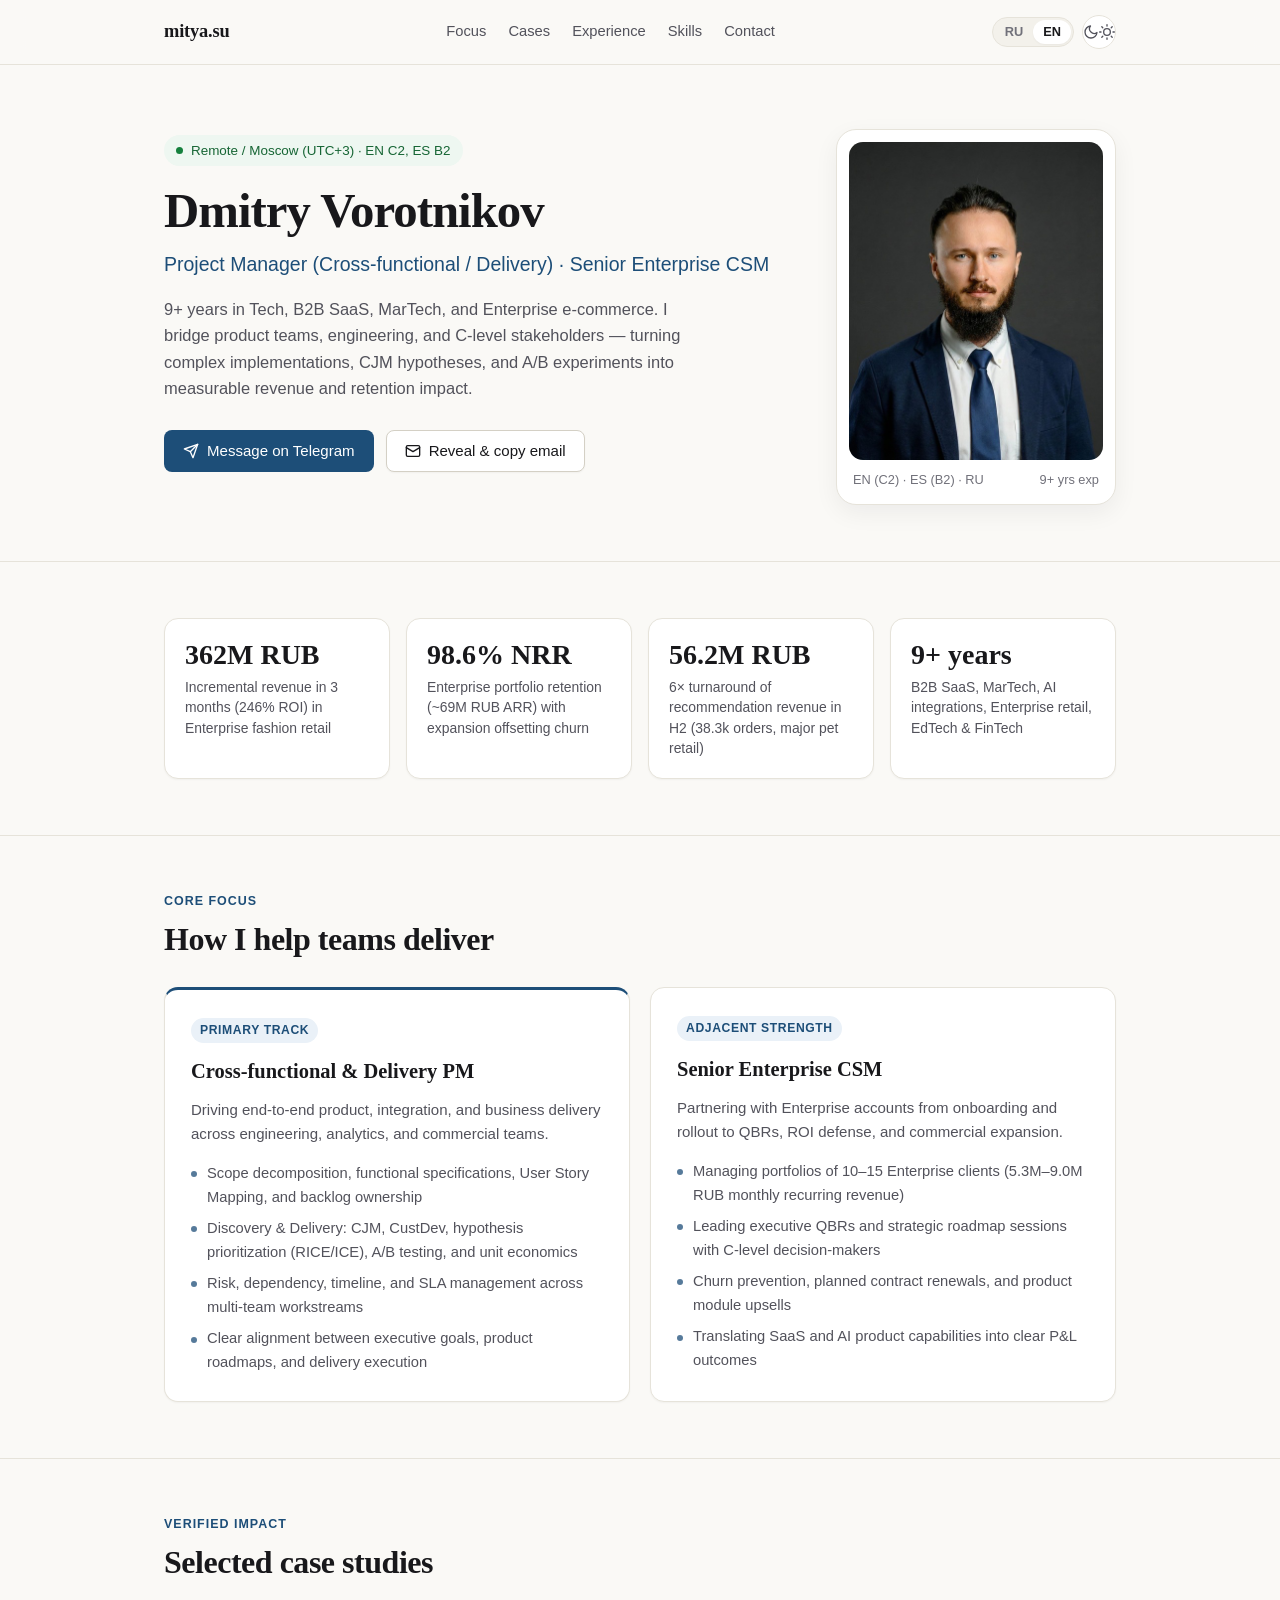
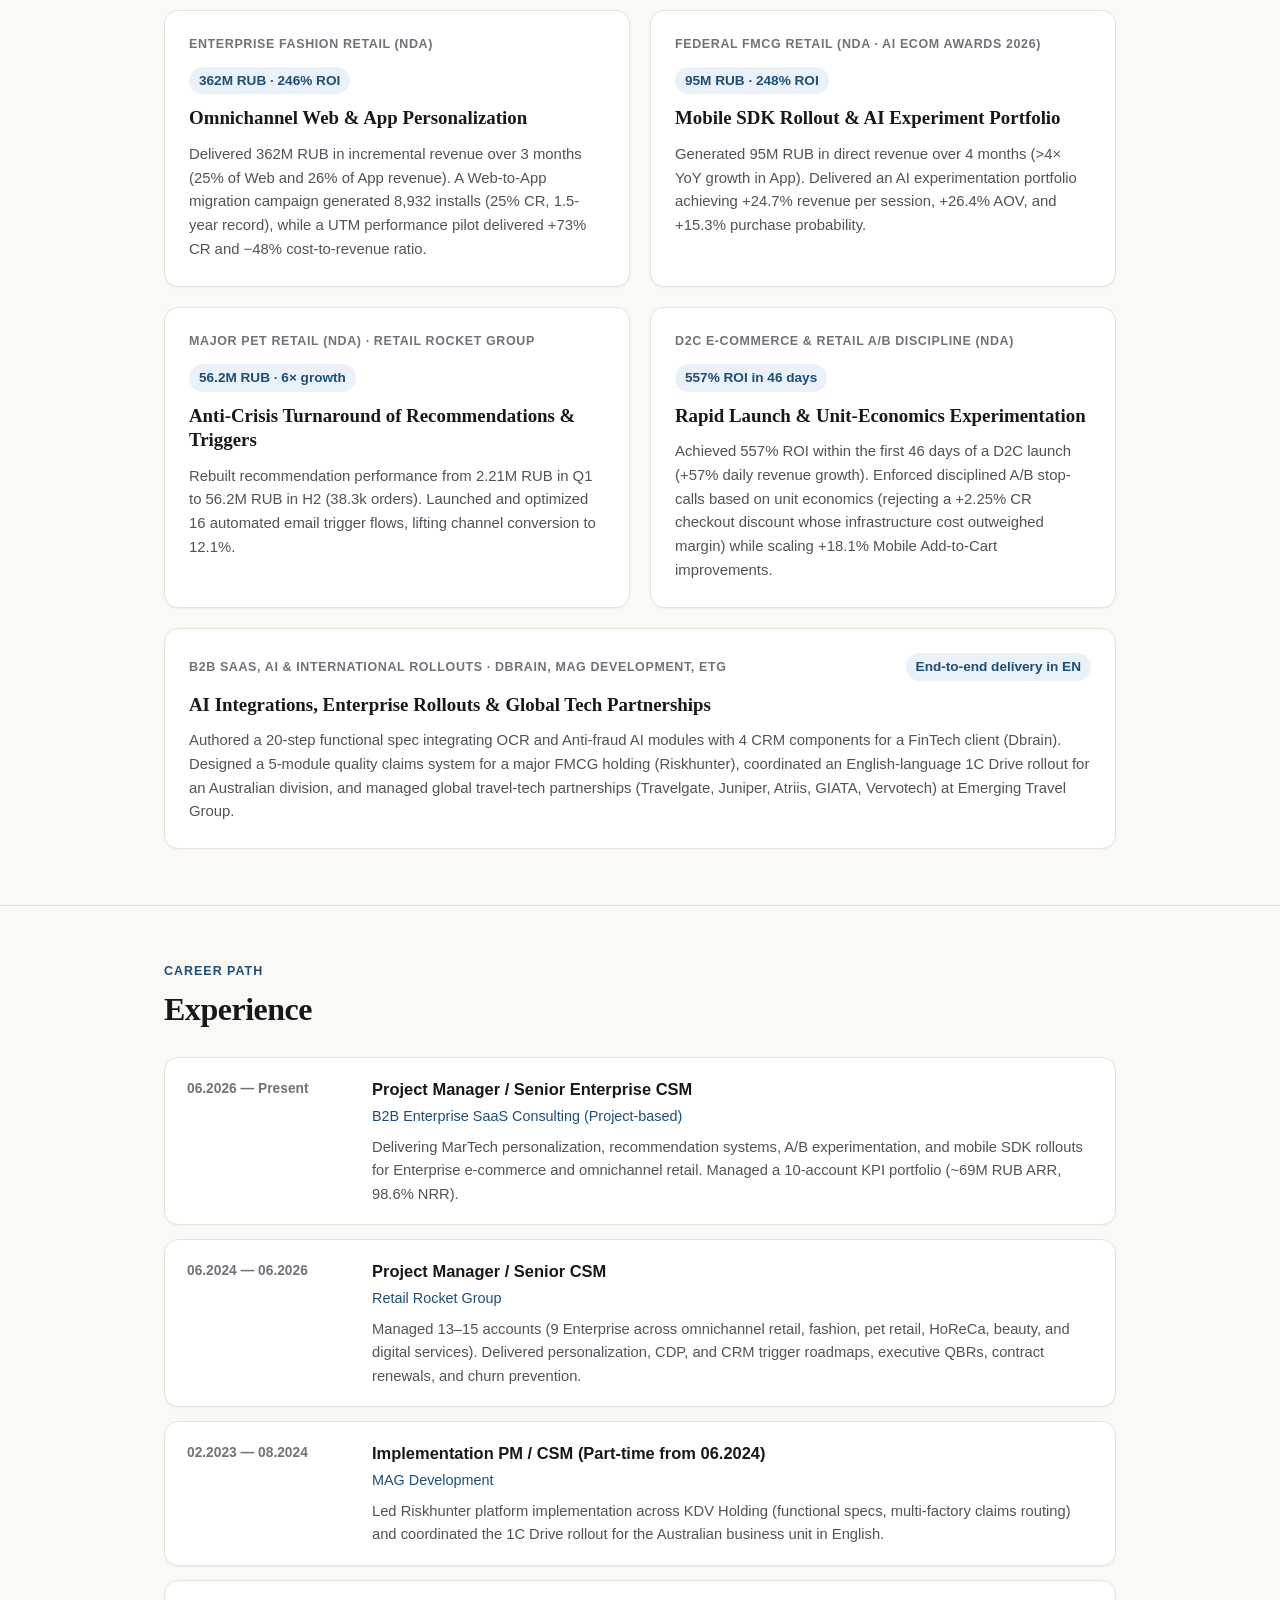
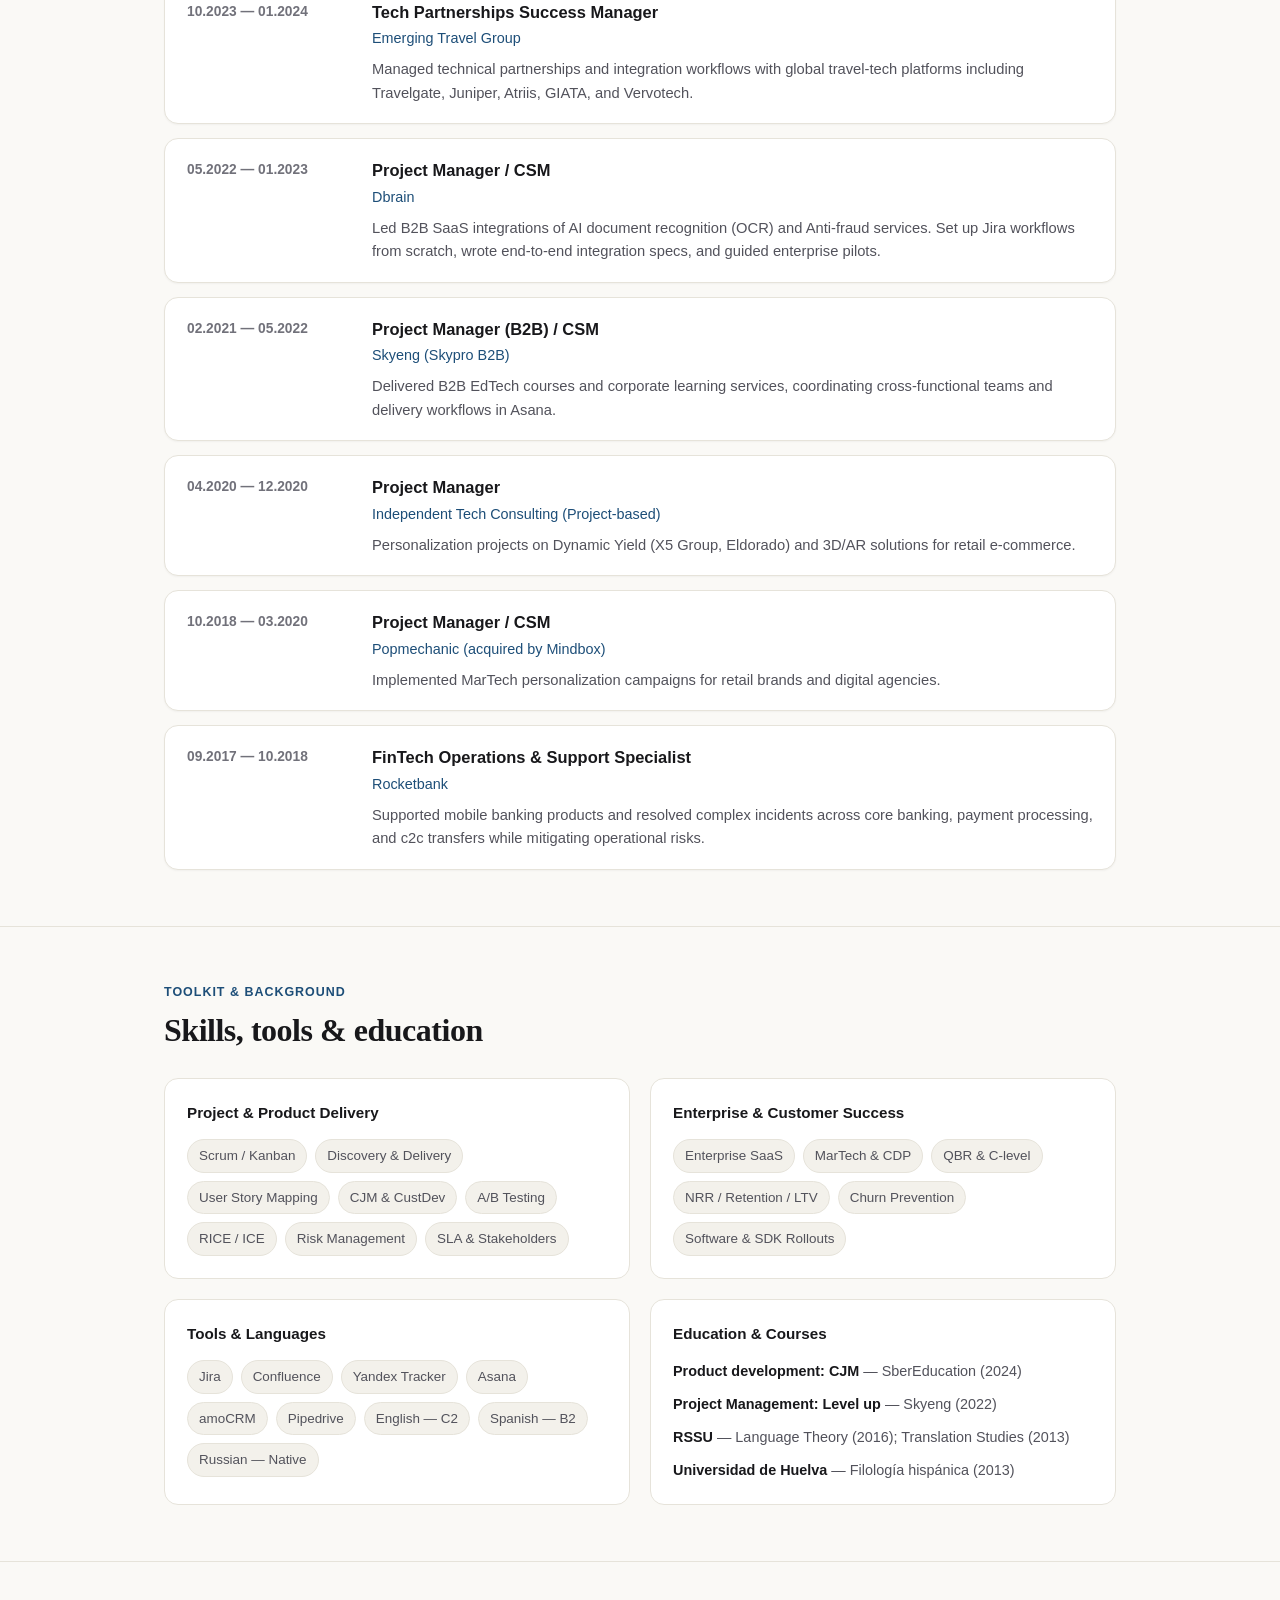
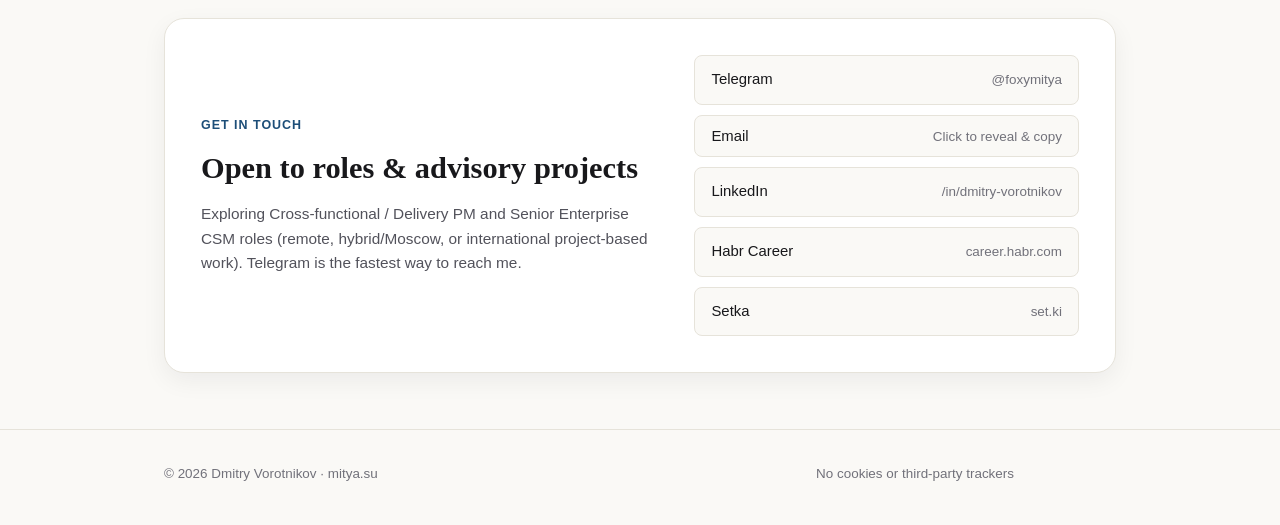
==== commit b8215642: "Add theme-aware 88x31 privacy-friendly counter badge to footer" ====
--- a/en/index.html
+++ b/en/index.html
@@ -3,12 +3,12 @@
 <head>
   <meta charset="utf-8">
   <meta name="viewport" content="width=device-width, initial-scale=1">
-  <title>Dmitry Vorotnikov — Project Manager (Cross-functional / Delivery) &amp; Senior Enterprise CSM</title>
-  <meta name="description" content="Dmitry Vorotnikov — Cross-functional / Delivery Project Manager and Senior Enterprise Customer Success Manager. 9+ years in Tech, B2B SaaS, MarTech, AI and Enterprise e-commerce. Remote / Moscow (UTC+3).">
+  <title>Dmitry Vorotnikov — Project Manager &amp; Enterprise CSM</title>
+  <meta name="description" content="Dmitry Vorotnikov — Cross-functional / Delivery PM &amp; Senior Enterprise CSM. 9+ years in Tech, B2B SaaS, MarTech &amp; Enterprise e-commerce.">
   <meta name="author" content="Dmitry Vorotnikov">
   <meta name="robots" content="index, follow">
   <meta name="referrer" content="strict-origin-when-cross-origin">
-  <meta http-equiv="Content-Security-Policy" content="default-src 'self'; script-src 'self'; style-src 'self'; img-src 'self' data:; base-uri 'self'; form-action 'none';">
+  <meta http-equiv="Content-Security-Policy" content="default-src 'self'; script-src 'self'; style-src 'self'; img-src 'self' data: https://88x31.lol; base-uri 'self'; form-action 'none';">
 
   <link rel="canonical" href="https://mitya.su/en/">
   <link rel="alternate" hreflang="ru" href="https://mitya.su/">
@@ -450,7 +450,12 @@
   <footer class="site-footer">
     <div class="container footer-inner">
       <span>© 2026 Dmitry Vorotnikov · mitya.su</span>
-      <span>No cookies or third-party trackers</span>
+      <div class="footer-right">
+        <span>No cookies or third-party trackers</span>
+        <a class="counter-badge" data-counter-link href="https://88x31.lol" target="_blank" rel="noopener noreferrer" title="88x31 privacy-friendly counter">
+          <img data-counter-img data-light-src="https://88x31.lol/counter9.gif" data-dark-src="https://88x31.lol/counter2.gif" alt="88x31 — Visitor counter" width="88" height="31" loading="lazy" decoding="async">
+        </a>
+      </div>
     </div>
   </footer>
 </body>
--- a/assets/styles.css
+++ b/assets/styles.css
@@ -804,6 +804,32 @@
   gap: 12px;
 }
 
+.footer-right {
+  display: flex;
+  align-items: center;
+  gap: 14px;
+  flex-wrap: wrap;
+}
+
+.counter-badge {
+  display: inline-flex;
+  line-height: 0;
+  opacity: 0.82;
+  transition: opacity 0.15s ease;
+}
+
+.counter-badge:hover {
+  opacity: 1;
+}
+
+.counter-badge img {
+  display: block;
+  width: 88px;
+  height: 31px;
+  border-radius: 3px;
+  image-rendering: pixelated;
+}
+
 /* Responsive */
 @media (max-width: 860px) {
   .hero-grid {
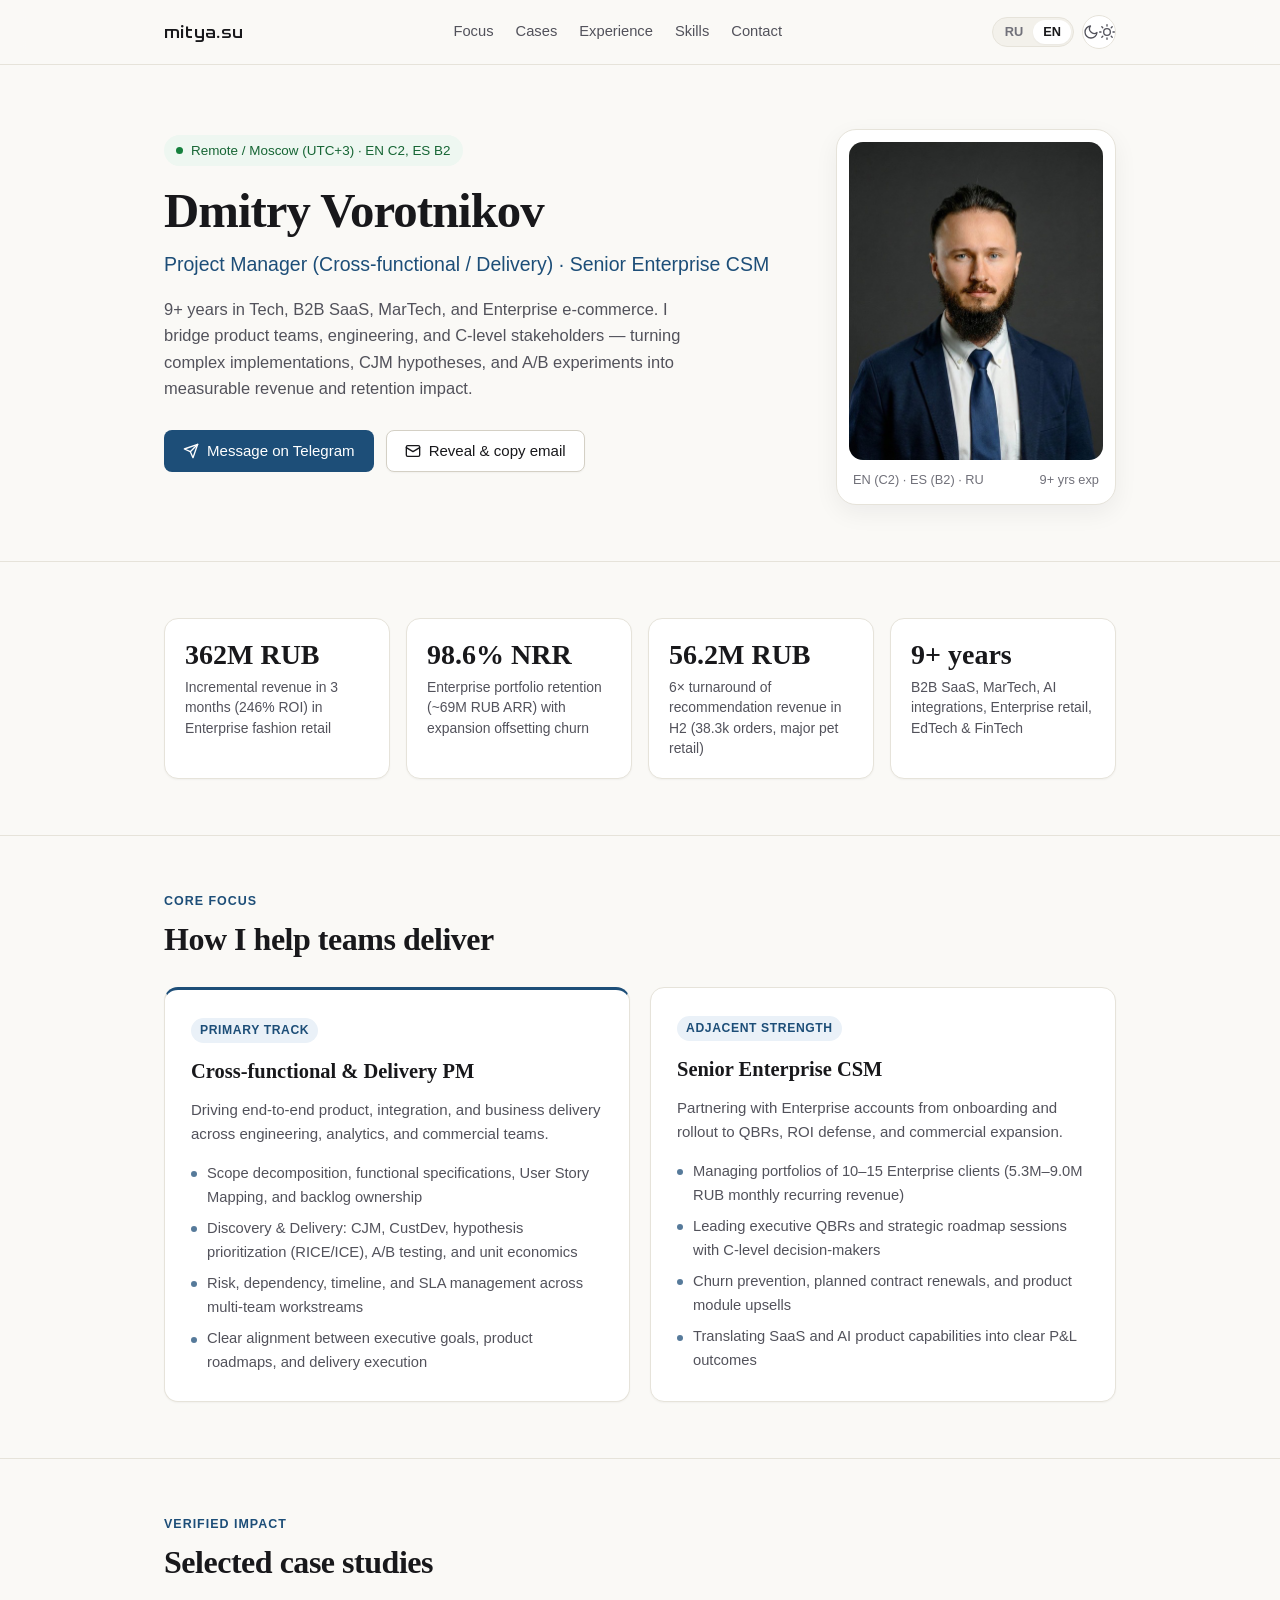
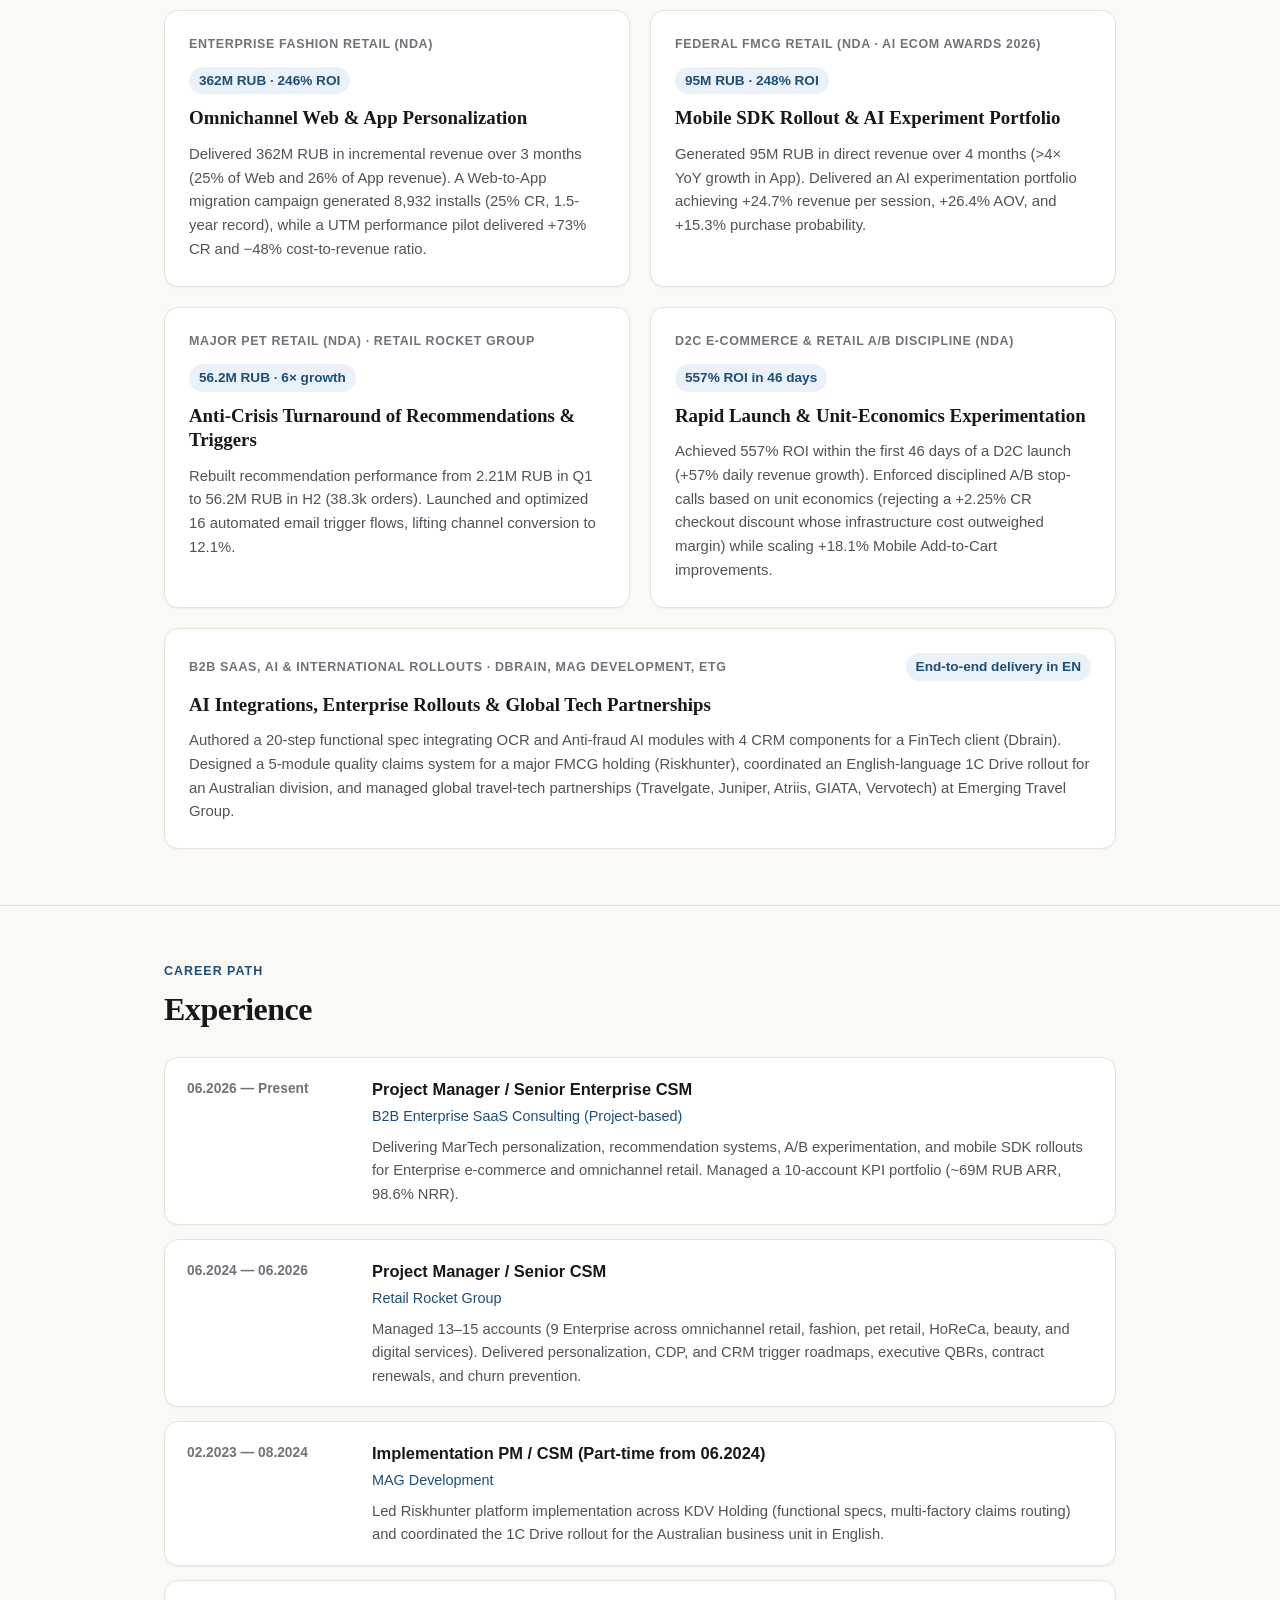
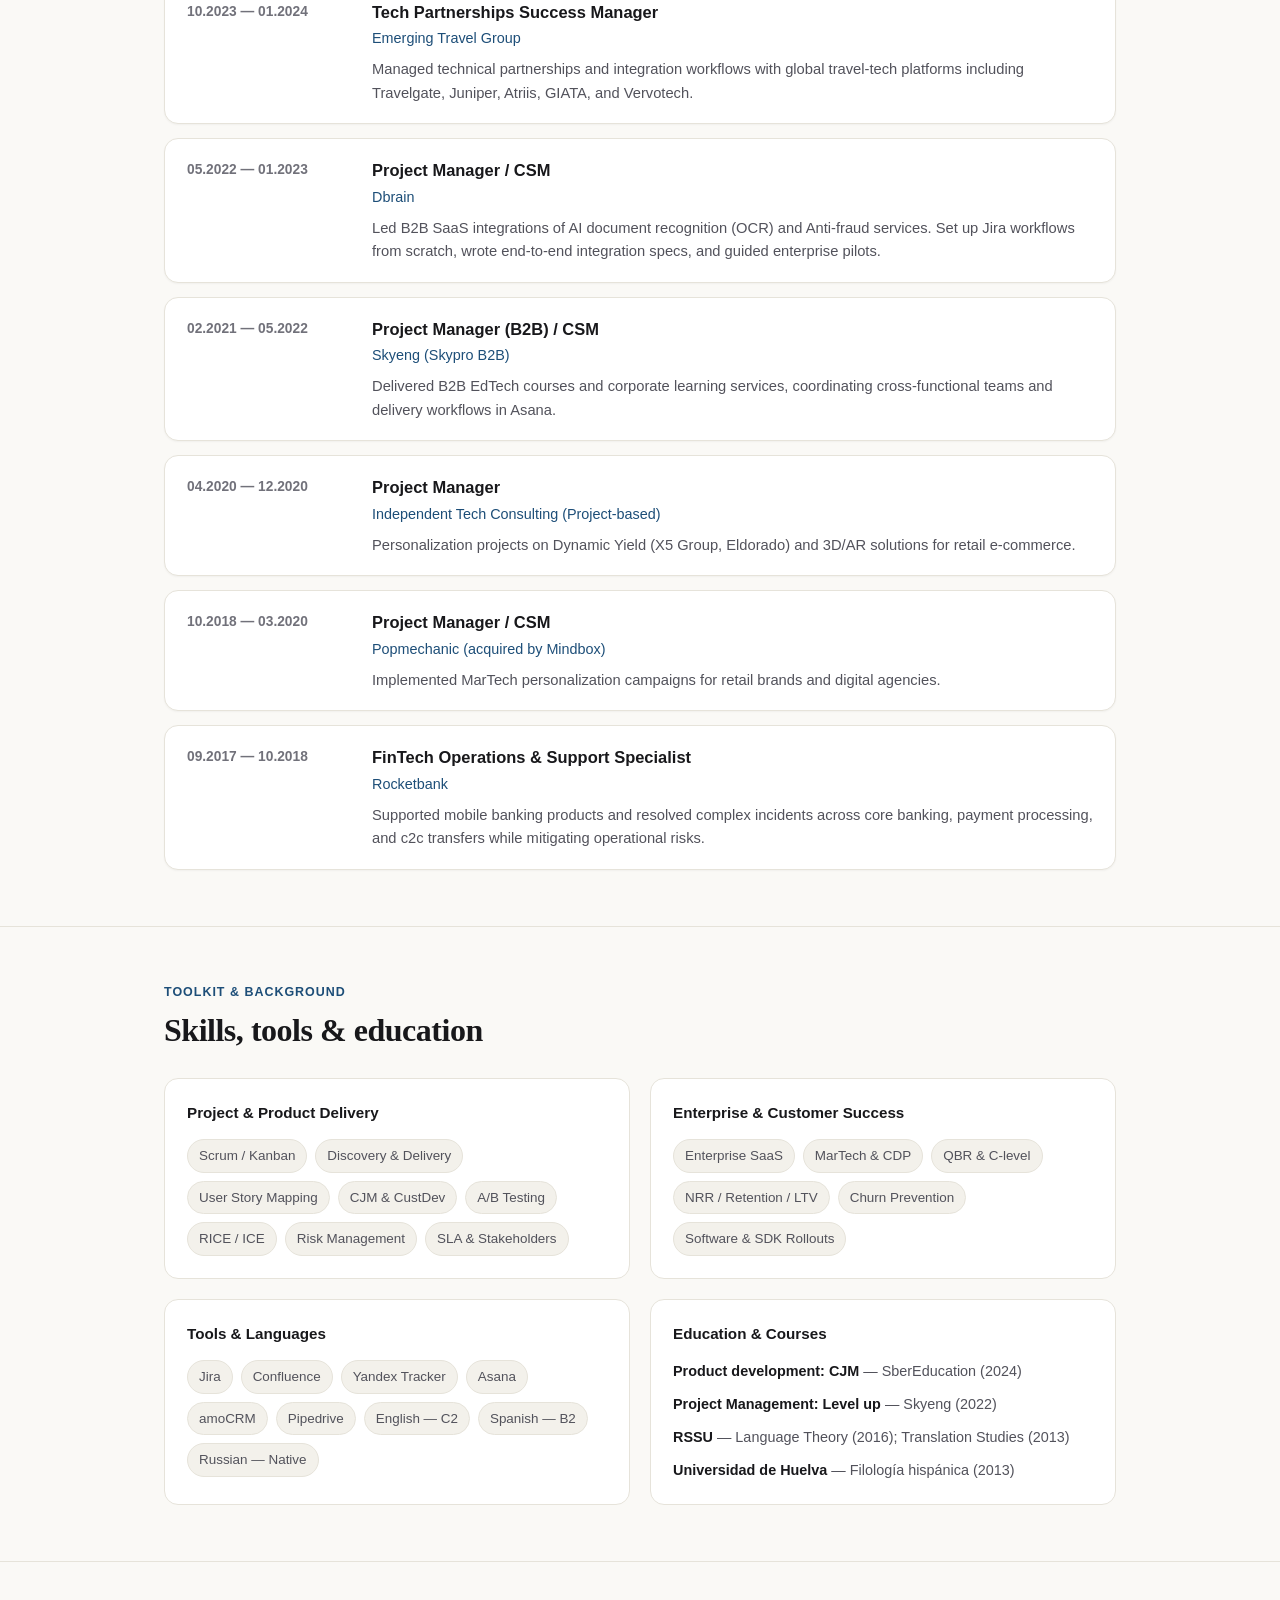
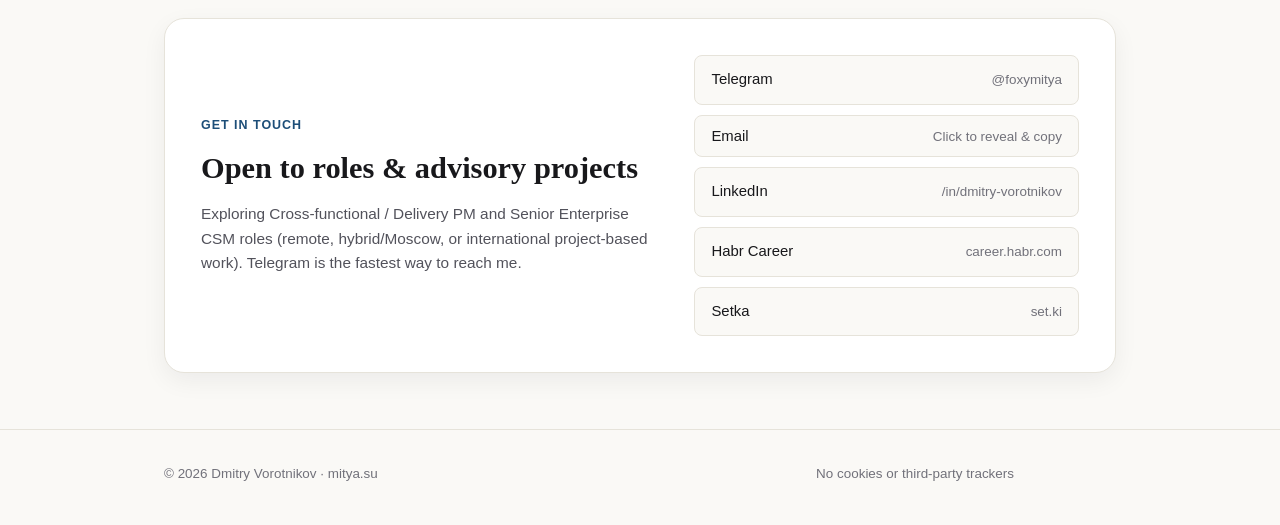
==== commit 9db8d908: "Add hover/tap living portrait video easter egg (lazy-loaded)" ====
--- a/en/index.html
+++ b/en/index.html
@@ -132,6 +132,7 @@
         <aside class="portrait-card" aria-label="Portrait">
           <div class="portrait-frame" data-portrait-frame>
             <img class="portrait-img" data-portrait-img src="../assets/avatar.jpg" alt="Dmitry Vorotnikov" width="512" height="640" loading="eager">
+            <video class="portrait-video" data-portrait-video data-src="../assets/avatar-easter.mp4" muted playsinline preload="none" aria-hidden="true"></video>
             <div class="portrait-fallback" aria-hidden="true">
               <span class="monogram">DV</span>
               <span class="monogram-sub">PM · Enterprise CS</span>
--- a/assets/styles.css
+++ b/assets/styles.css
@@ -2,6 +2,14 @@
    mitya.su — Light Editorial Minimalism + Dark Theme
    Zero third-party fonts or trackers. Privacy-first & Core Web Vitals 100.
    ========================================================================== */
+
+@font-face {
+  font-family: "Firjar";
+  font-style: normal;
+  font-weight: 600;
+  font-display: swap;
+  src: url("firjar-brand.woff2") format("woff2");
+}
 
 :root {
   --bg: #faf9f6;
@@ -130,11 +138,11 @@
 }
 
 .brand {
-  font-family: var(--font-serif);
-  font-size: 1.15rem;
-  font-weight: 600;
-  color: var(--text);
-  letter-spacing: -0.01em;
+  font-family: "Firjar", var(--font-sans);
+  font-size: 1.32rem;
+  font-weight: 600;
+  color: var(--text);
+  letter-spacing: 0.01em;
   white-space: nowrap;
 }
 
@@ -409,6 +417,7 @@
   display: flex;
   align-items: center;
   justify-content: center;
+  cursor: pointer;
 }
 
 .portrait-img {
@@ -417,6 +426,22 @@
   object-fit: cover;
   object-position: center top;
   display: block;
+}
+
+.portrait-video {
+  position: absolute;
+  inset: 0;
+  width: 100%;
+  height: 100%;
+  object-fit: cover;
+  object-position: center top;
+  opacity: 0;
+  pointer-events: none;
+  transition: opacity 0.35s ease;
+}
+
+.portrait-frame.is-playing .portrait-video {
+  opacity: 1;
 }
 
 .portrait-fallback {
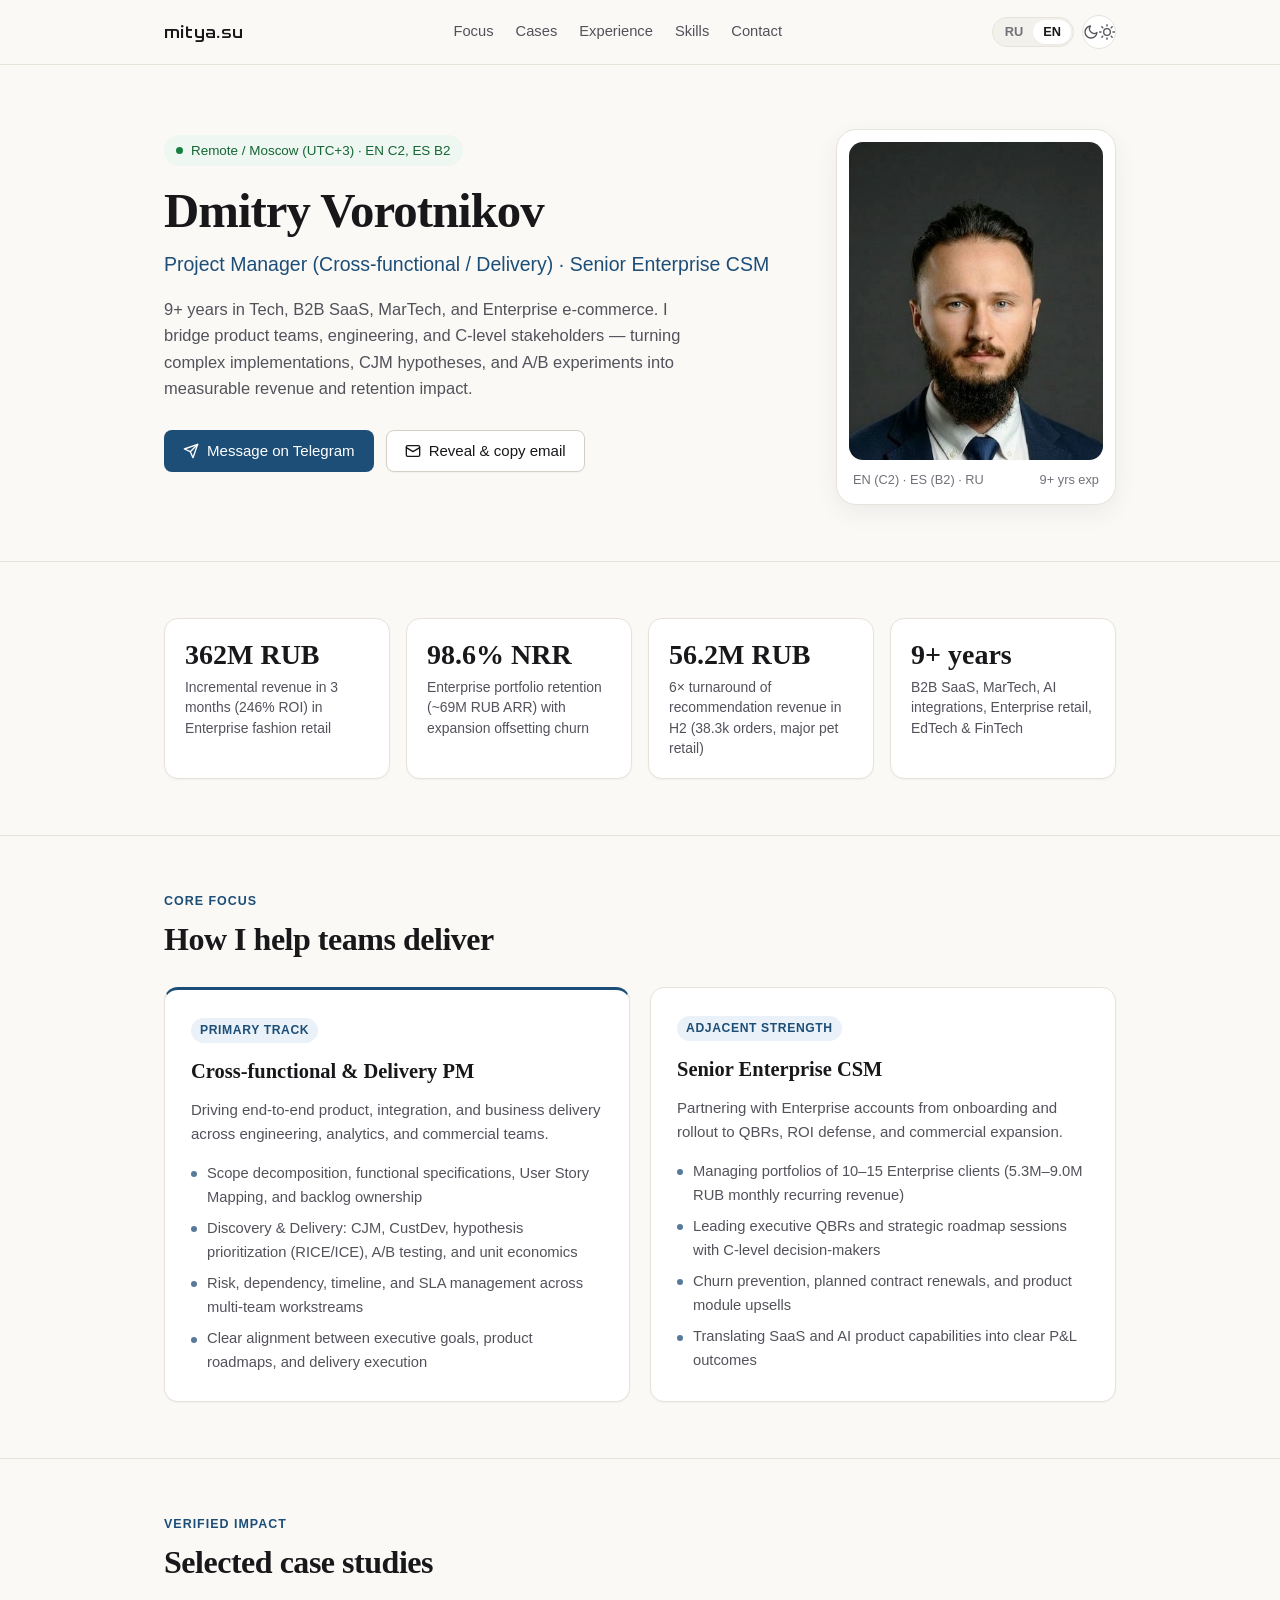
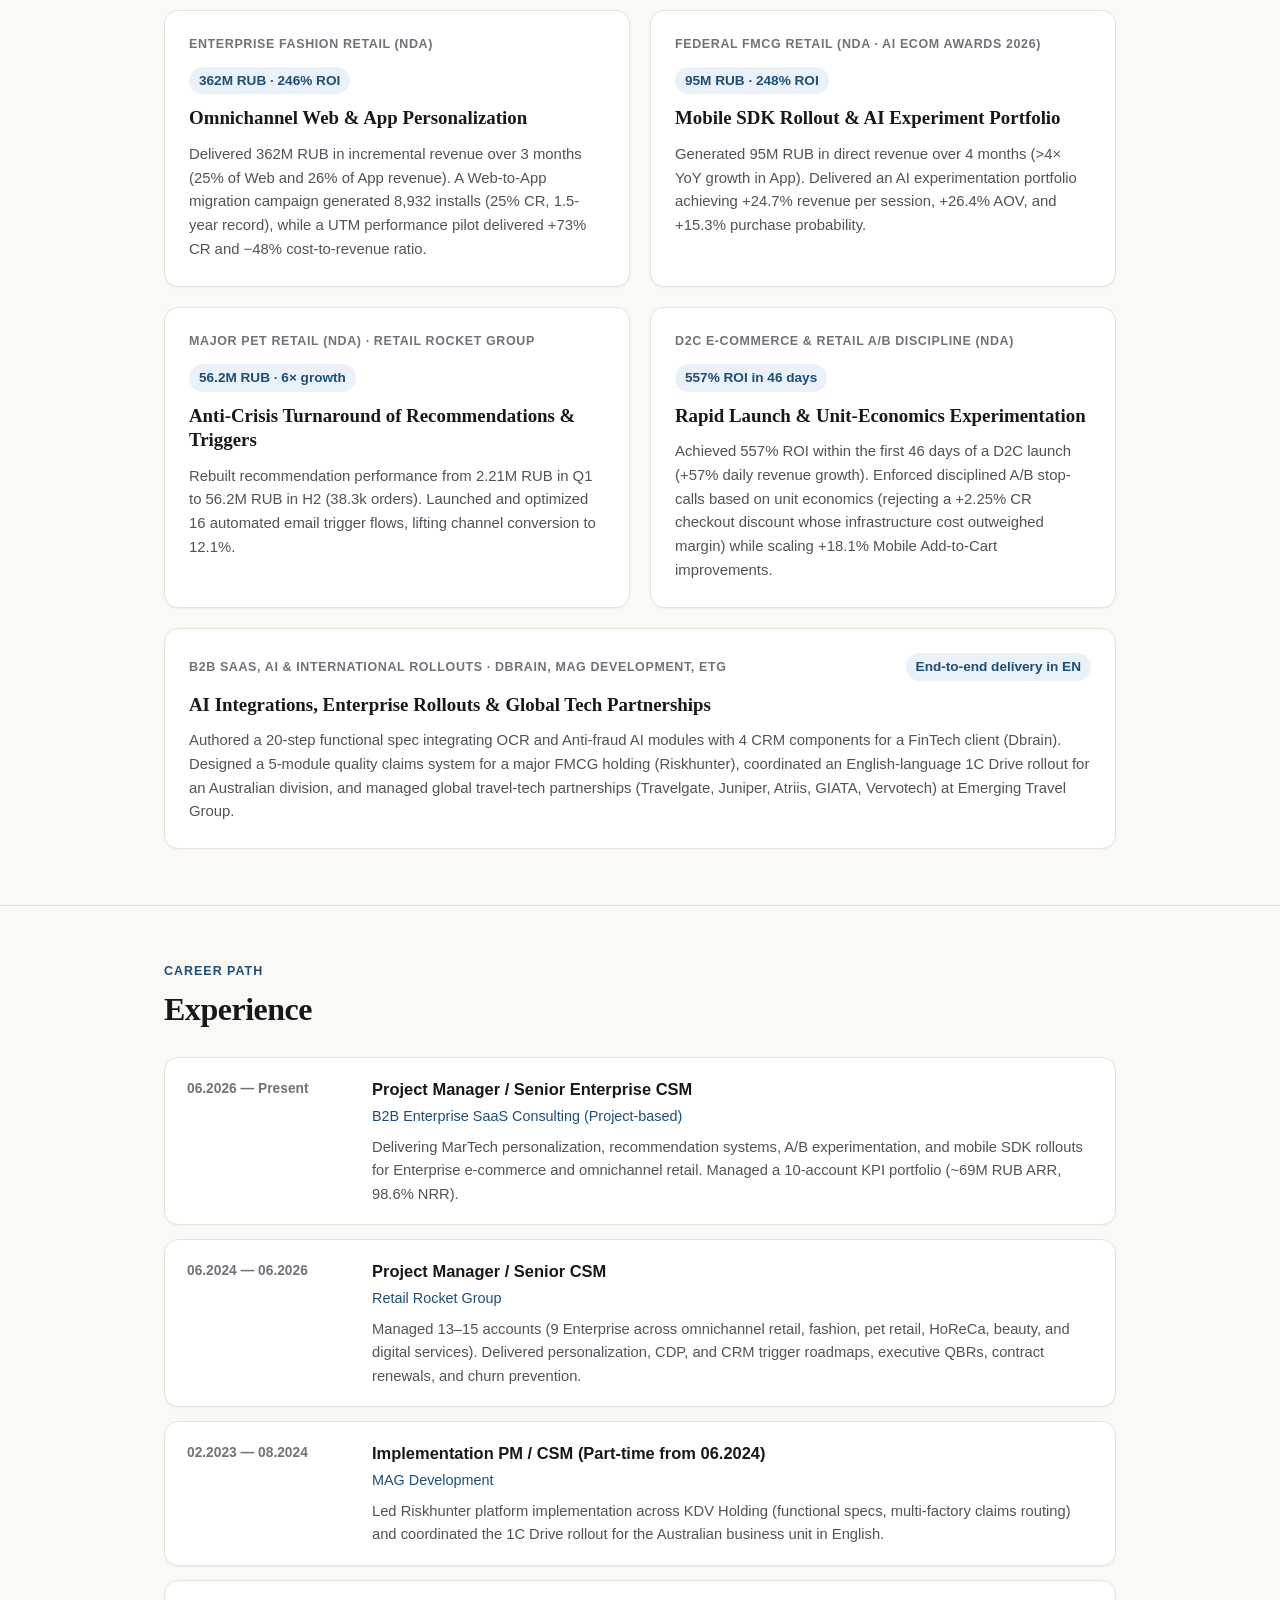
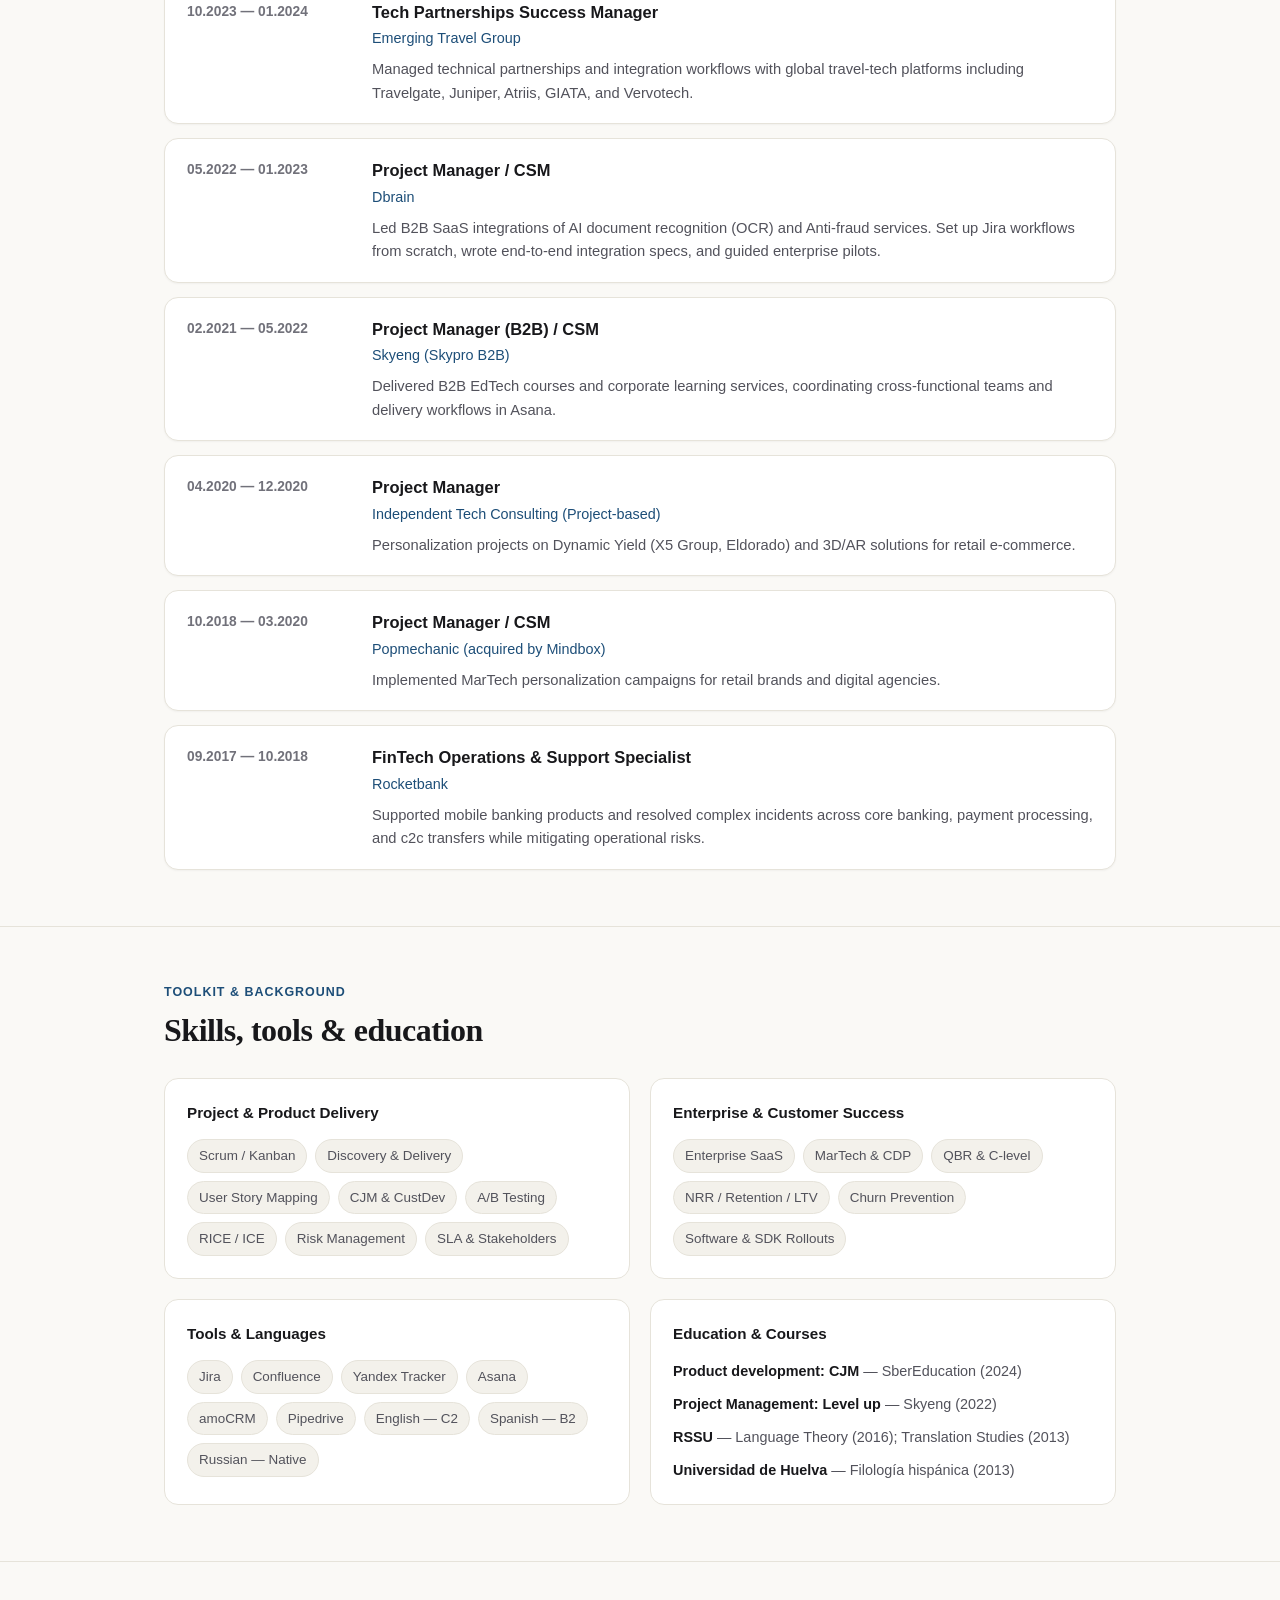
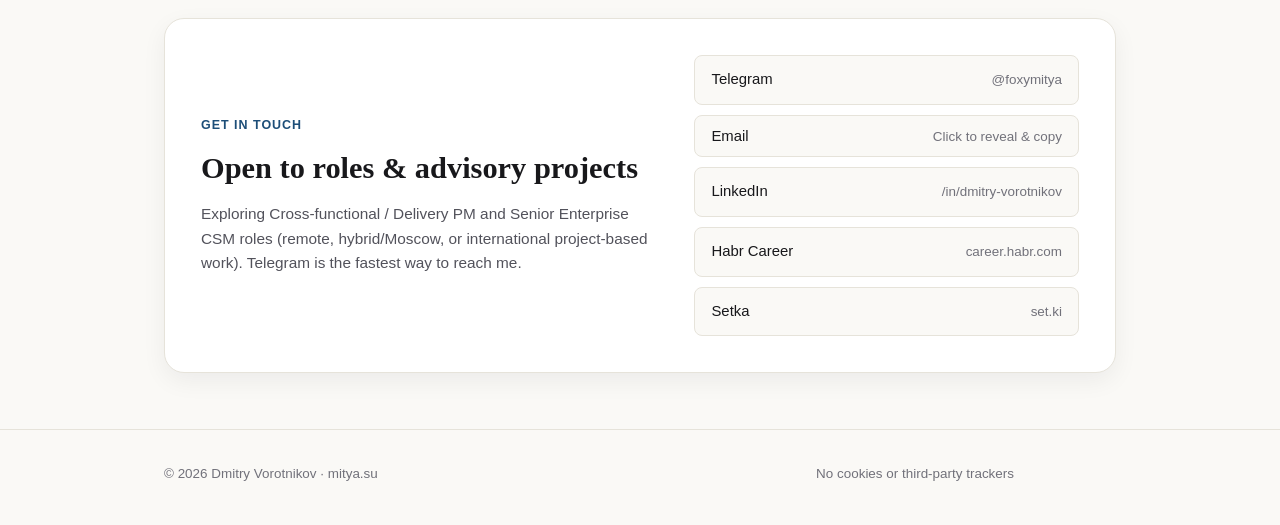
==== commit 3fa9bf07: "Match avatar.jpg pixel-for-pixel to frame 0 of living portrait video" ====
--- a/en/index.html
+++ b/en/index.html
@@ -15,7 +15,7 @@
   <link rel="alternate" hreflang="en" href="https://mitya.su/en/">
   <link rel="alternate" hreflang="x-default" href="https://mitya.su/">
   <link rel="icon" href="../assets/favicon.svg" type="image/svg+xml">
-  <link rel="stylesheet" href="../assets/styles.css">
+  <link rel="stylesheet" href="../assets/styles.css?v=20261125-2">
 
   <meta property="og:type" content="profile">
   <meta property="og:site_name" content="mitya.su">
@@ -53,7 +53,7 @@
     ]
   }
   </script>
-  <script src="../assets/app.js" defer></script>
+  <script src="../assets/app.js?v=20261125-2" defer></script>
 </head>
 <body>
   <a class="skip-link" href="#main">Skip to content</a>
@@ -131,7 +131,7 @@
 
         <aside class="portrait-card" aria-label="Portrait">
           <div class="portrait-frame" data-portrait-frame>
-            <img class="portrait-img" data-portrait-img src="../assets/avatar.jpg" alt="Dmitry Vorotnikov" width="512" height="640" loading="eager">
+            <img class="portrait-img" data-portrait-img src="../assets/avatar.jpg?v=20261125-3" alt="Dmitry Vorotnikov" width="720" height="900" loading="eager">
             <video class="portrait-video" data-portrait-video data-src="../assets/avatar-easter.mp4" muted playsinline preload="none" aria-hidden="true"></video>
             <div class="portrait-fallback" aria-hidden="true">
               <span class="monogram">DV</span>
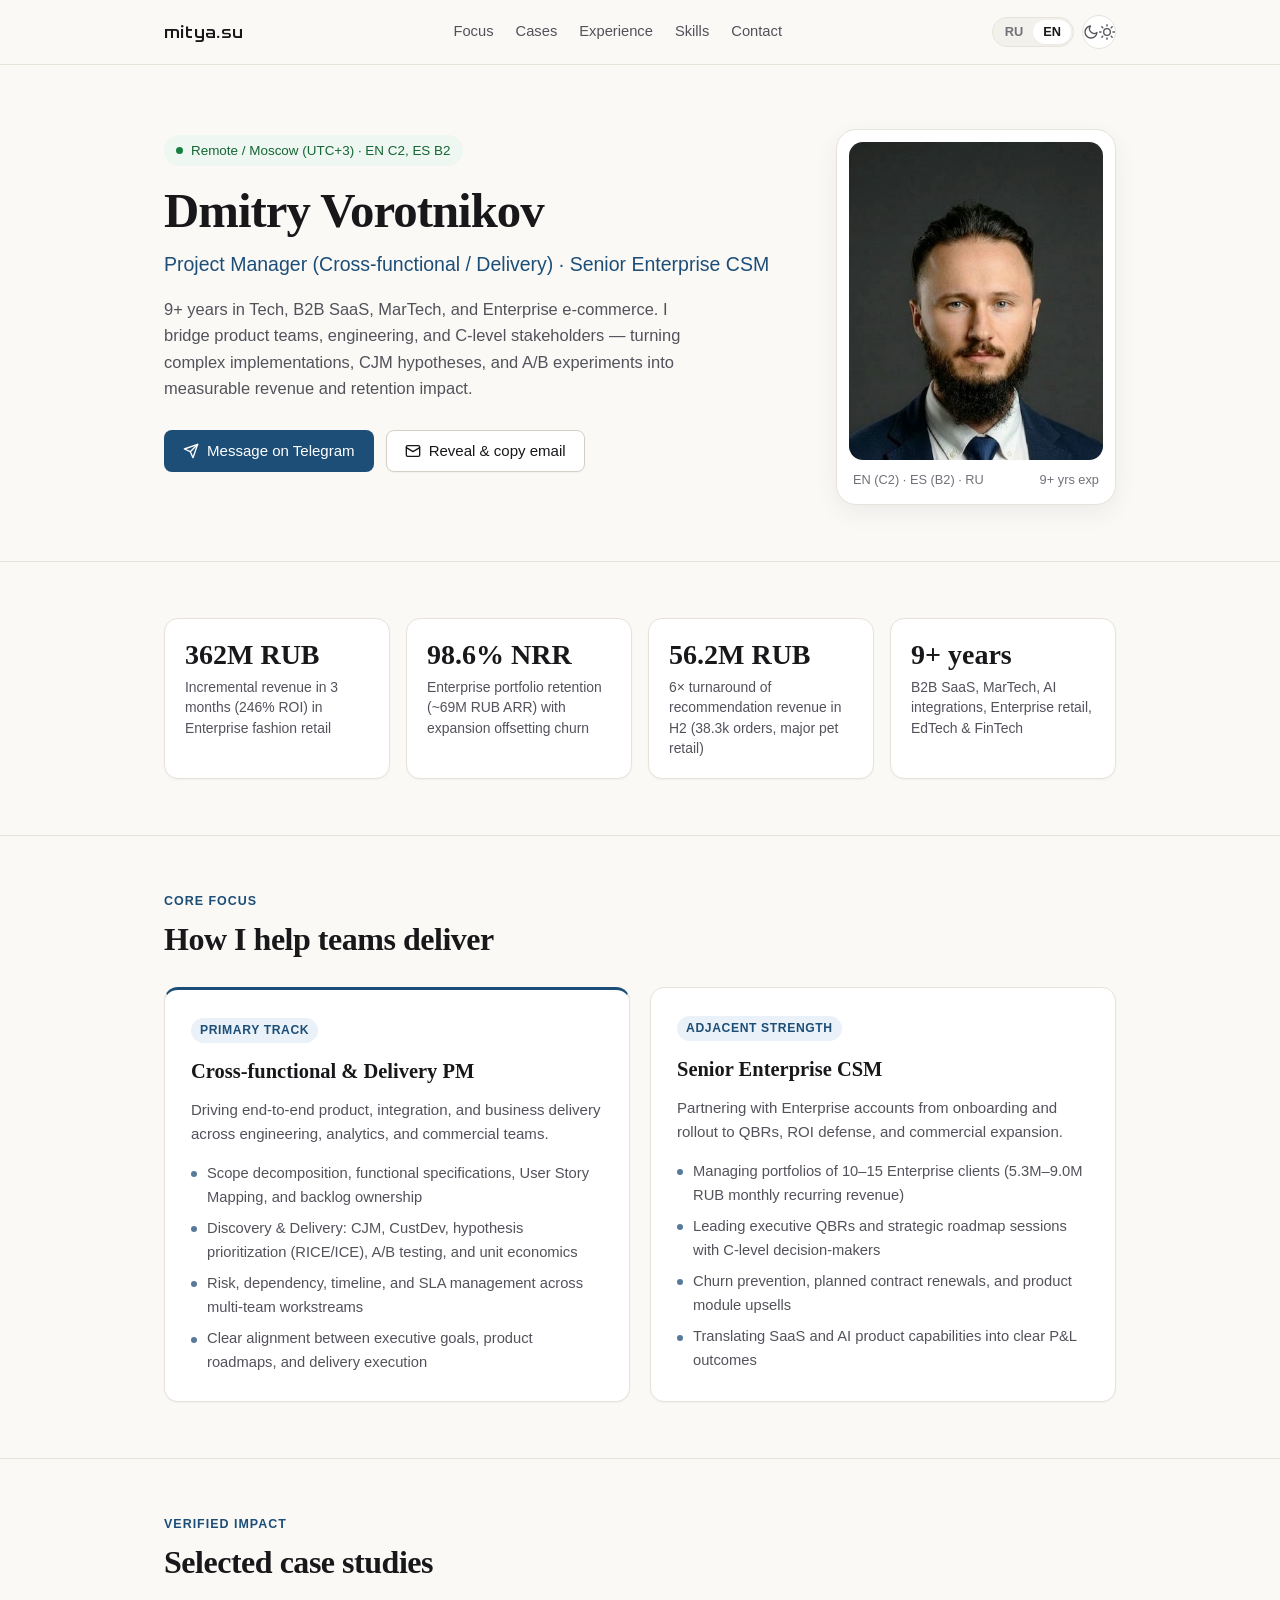
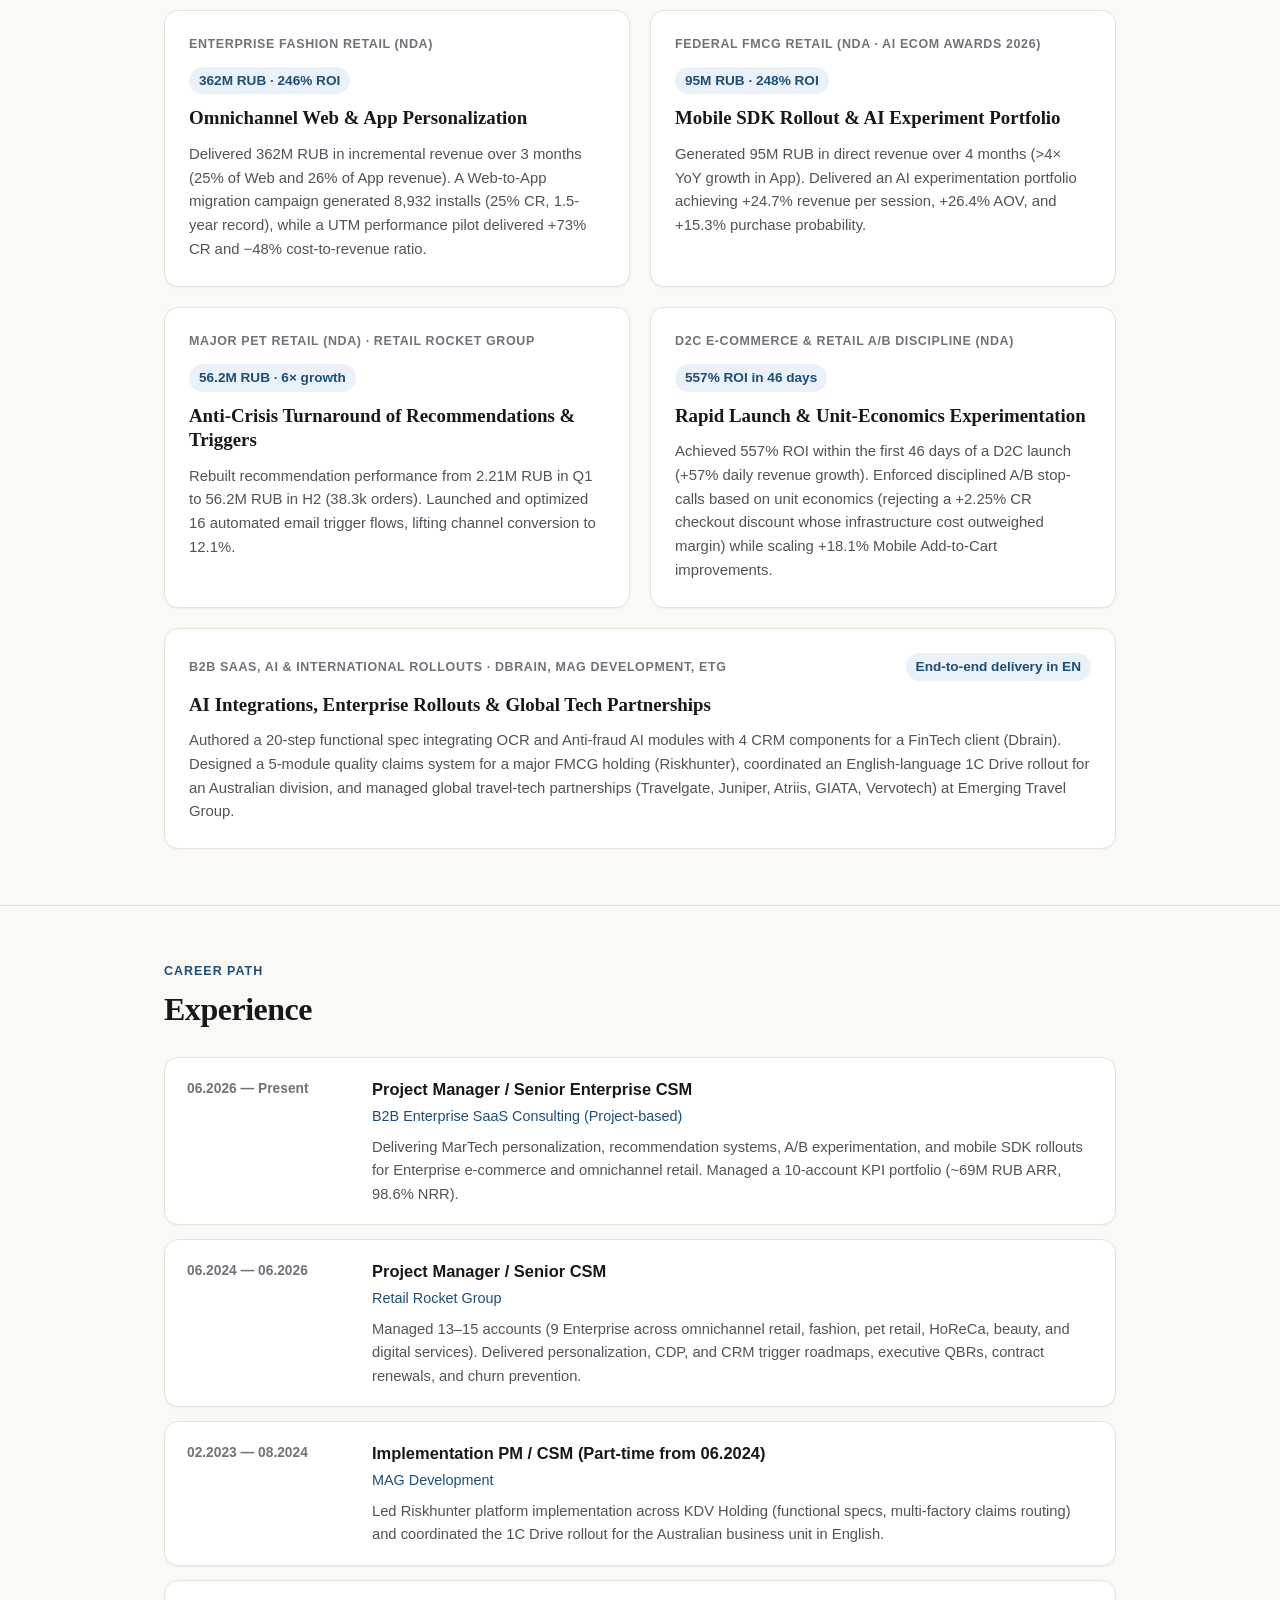
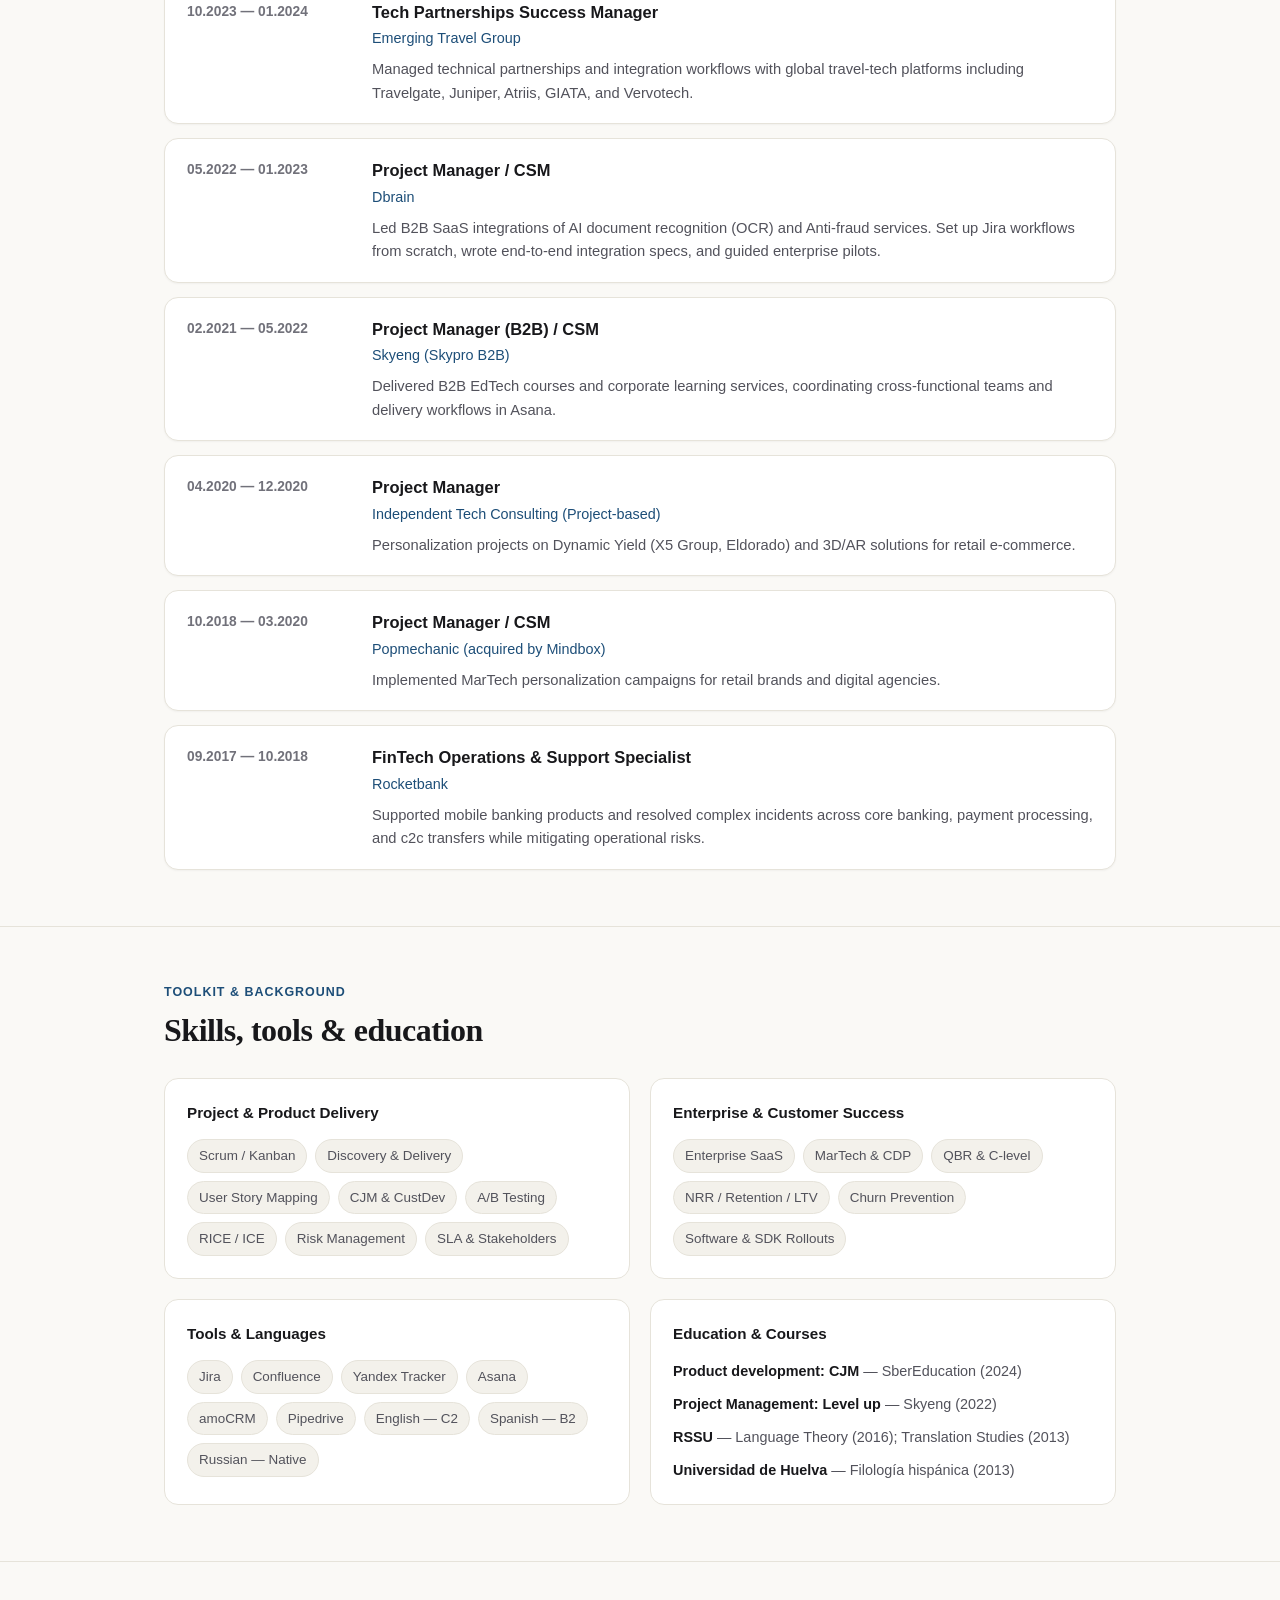
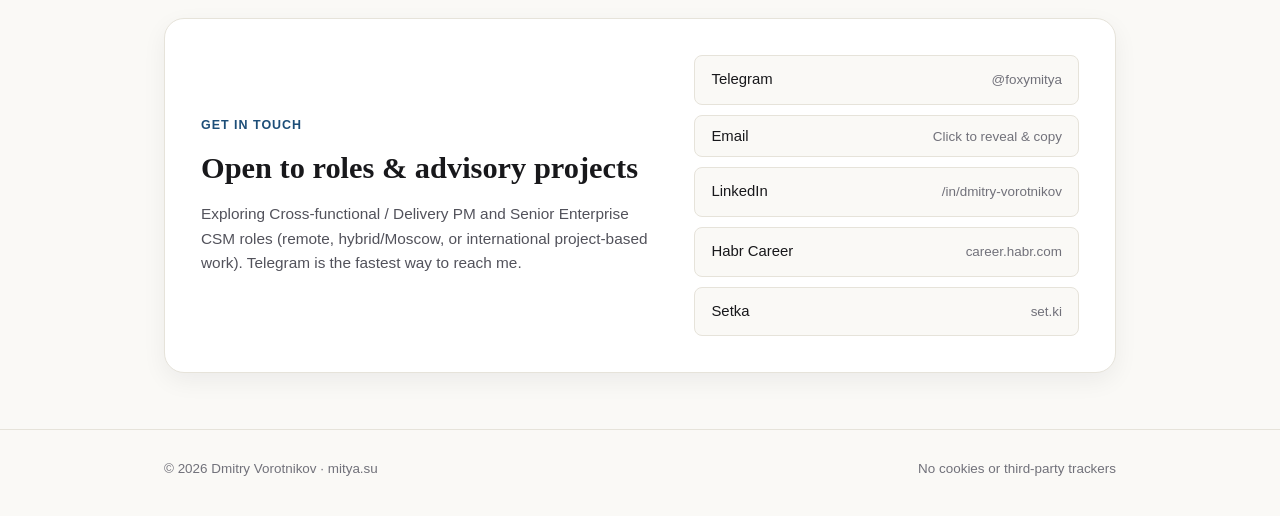
==== commit d6f95bcd: "Use loading=eager on 88x31 counter badge for accurate counting" ====
--- a/en/index.html
+++ b/en/index.html
@@ -132,7 +132,7 @@
         <aside class="portrait-card" aria-label="Portrait">
           <div class="portrait-frame" data-portrait-frame>
             <img class="portrait-img" data-portrait-img src="../assets/avatar.jpg?v=20261125-3" alt="Dmitry Vorotnikov" width="720" height="900" loading="eager">
-            <video class="portrait-video" data-portrait-video data-src="../assets/avatar-easter.mp4" muted playsinline preload="none" aria-hidden="true"></video>
+            <video class="portrait-video" data-portrait-video data-src="../assets/avatar-easter.mp4?v=20261125-4" muted playsinline preload="none" aria-hidden="true"></video>
             <div class="portrait-fallback" aria-hidden="true">
               <span class="monogram">DV</span>
               <span class="monogram-sub">PM · Enterprise CS</span>
@@ -454,7 +454,7 @@
       <div class="footer-right">
         <span>No cookies or third-party trackers</span>
         <a class="counter-badge" data-counter-link href="https://88x31.lol" target="_blank" rel="noopener noreferrer" title="88x31 privacy-friendly counter">
-          <img data-counter-img data-light-src="https://88x31.lol/counter9.gif" data-dark-src="https://88x31.lol/counter2.gif" alt="88x31 — Visitor counter" width="88" height="31" loading="lazy" decoding="async">
+          <img data-counter-img data-light-src="https://88x31.lol/counter9.gif" data-dark-src="https://88x31.lol/counter2.gif" alt="88x31 — Visitor counter" width="88" height="31" loading="eager" decoding="async">
         </a>
       </div>
     </div>
